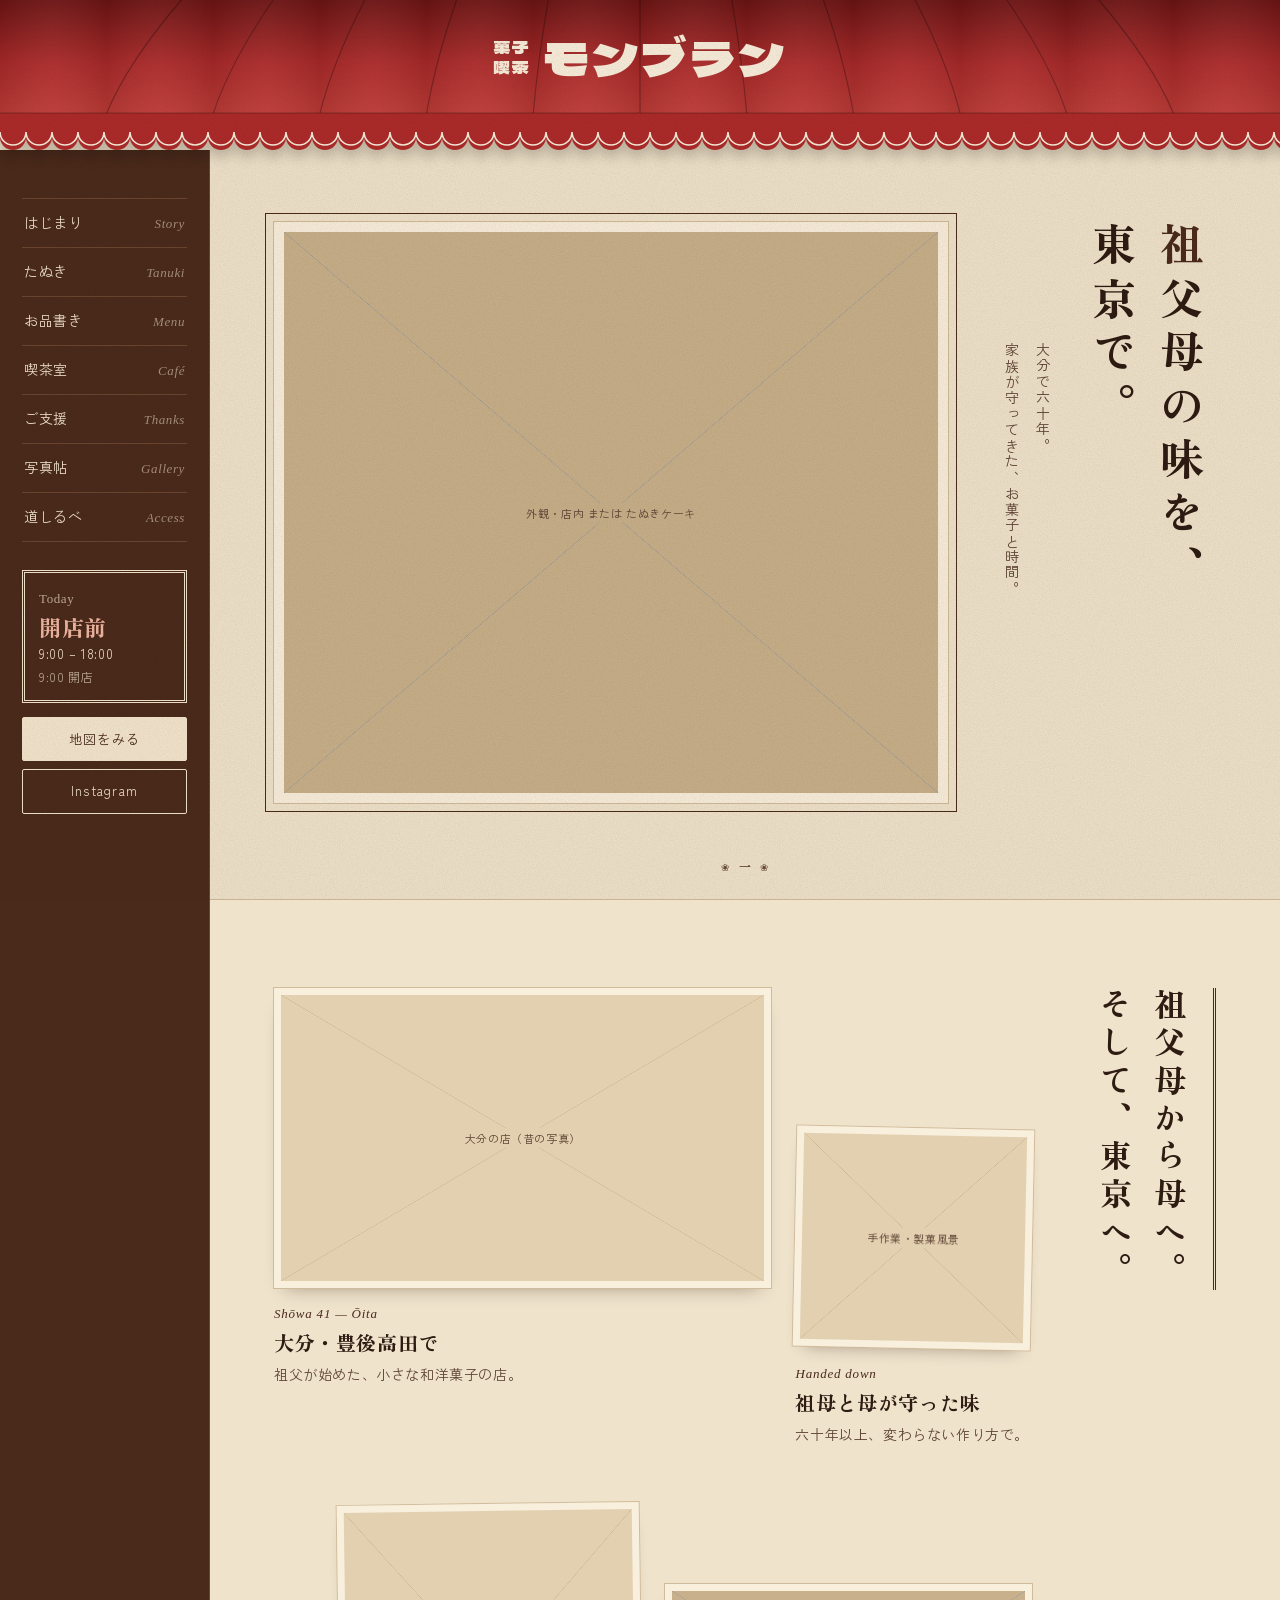
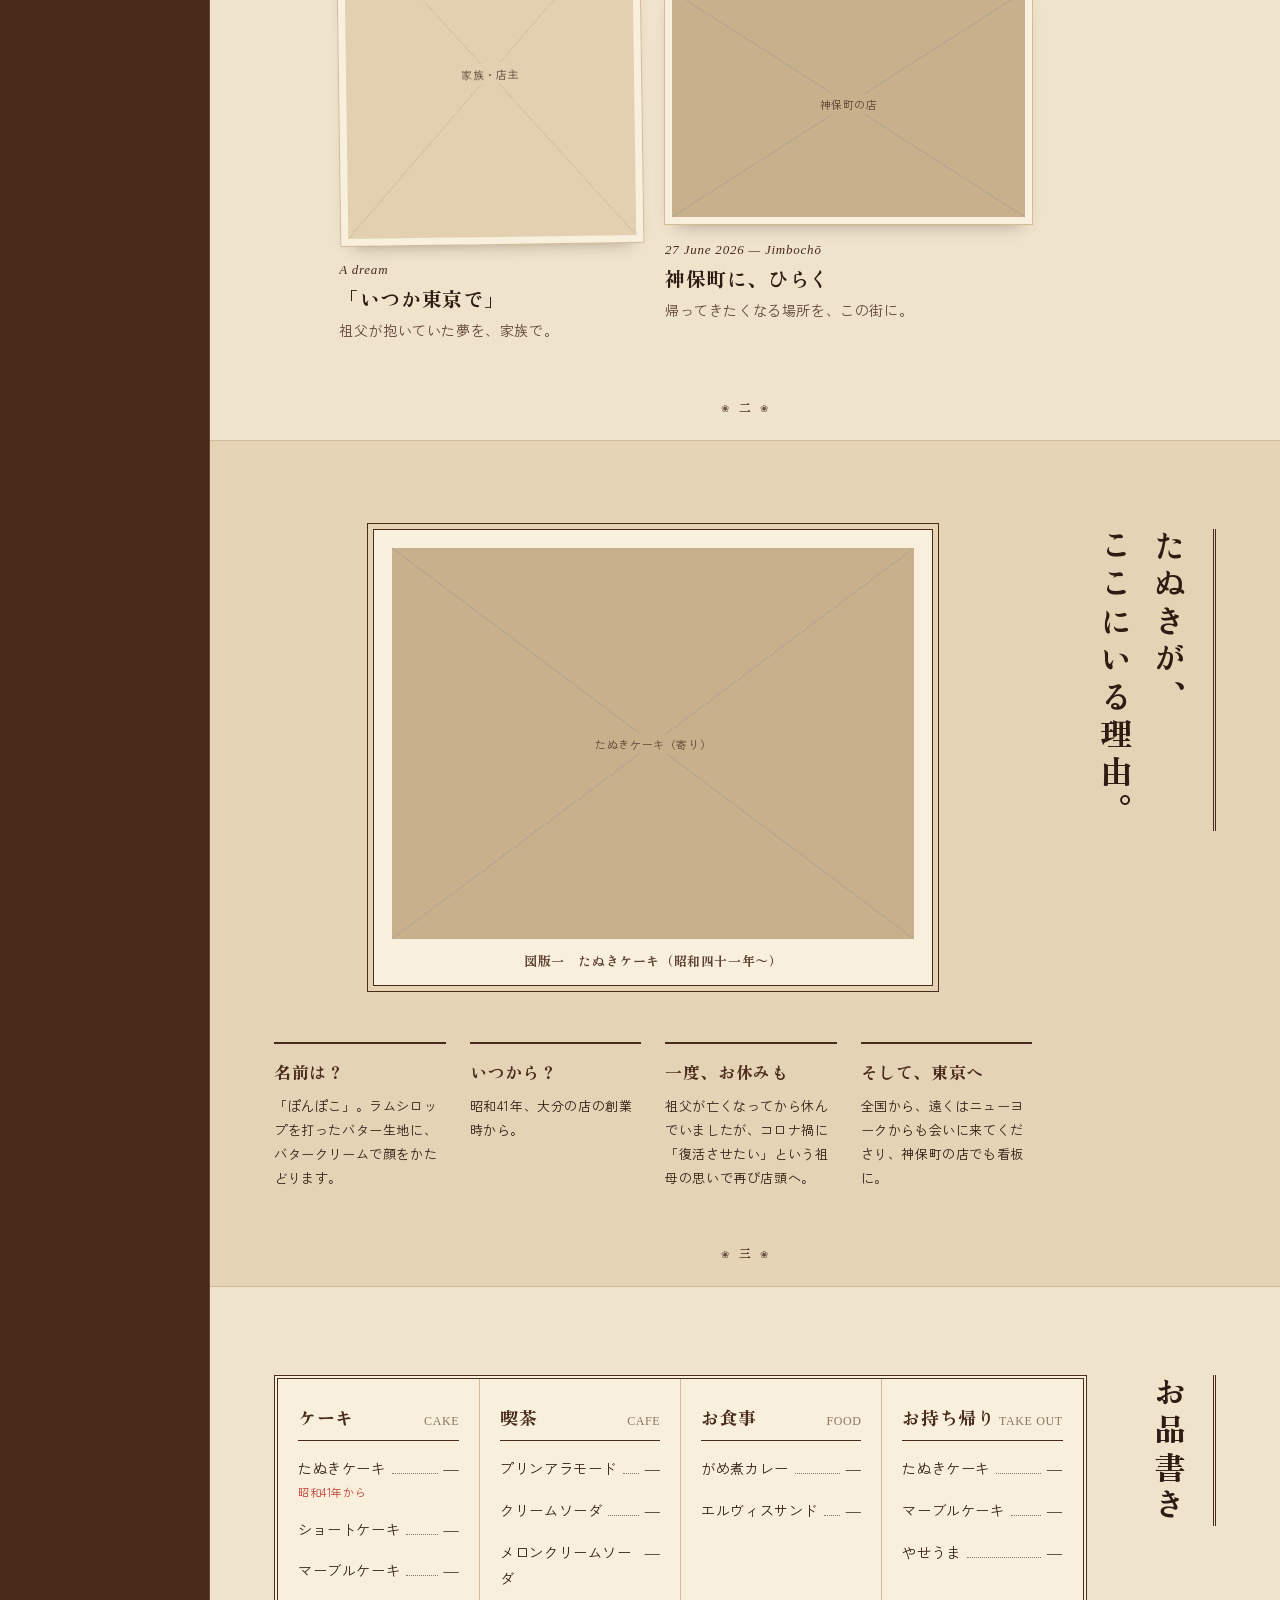
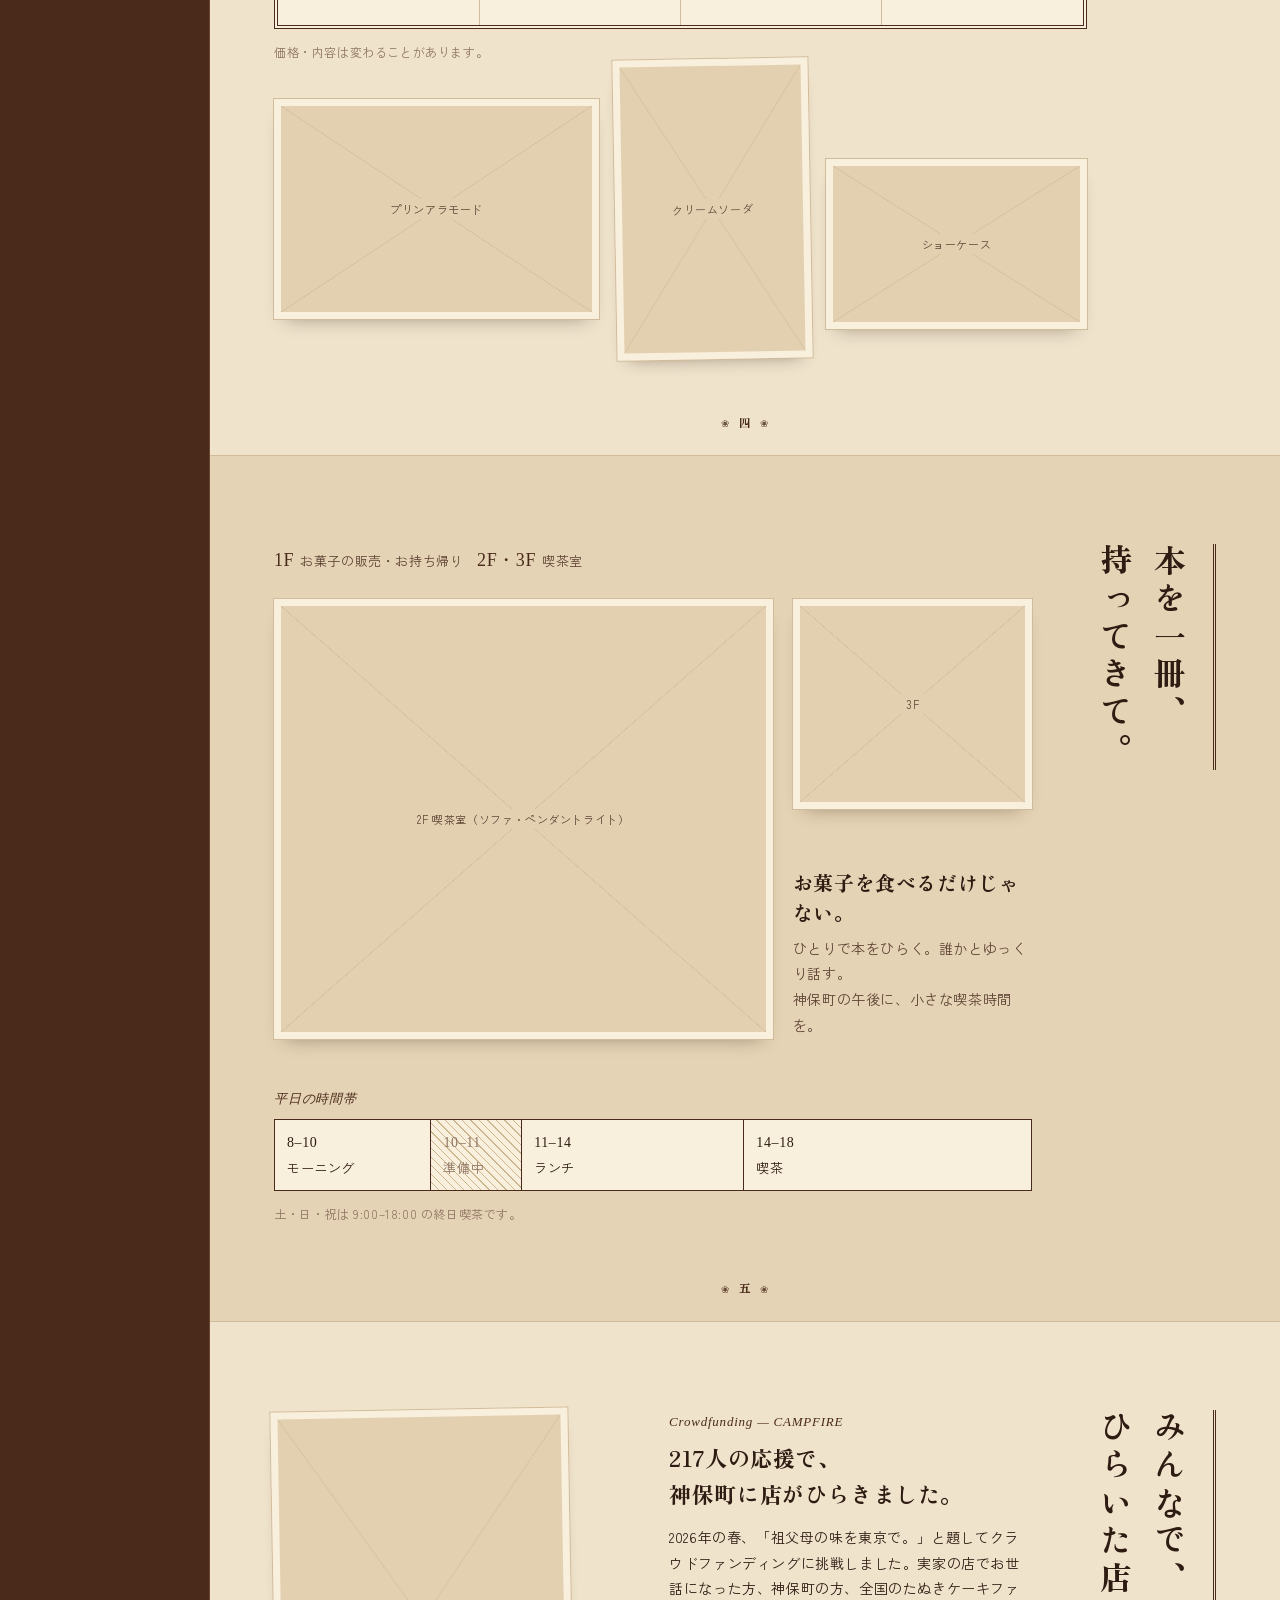
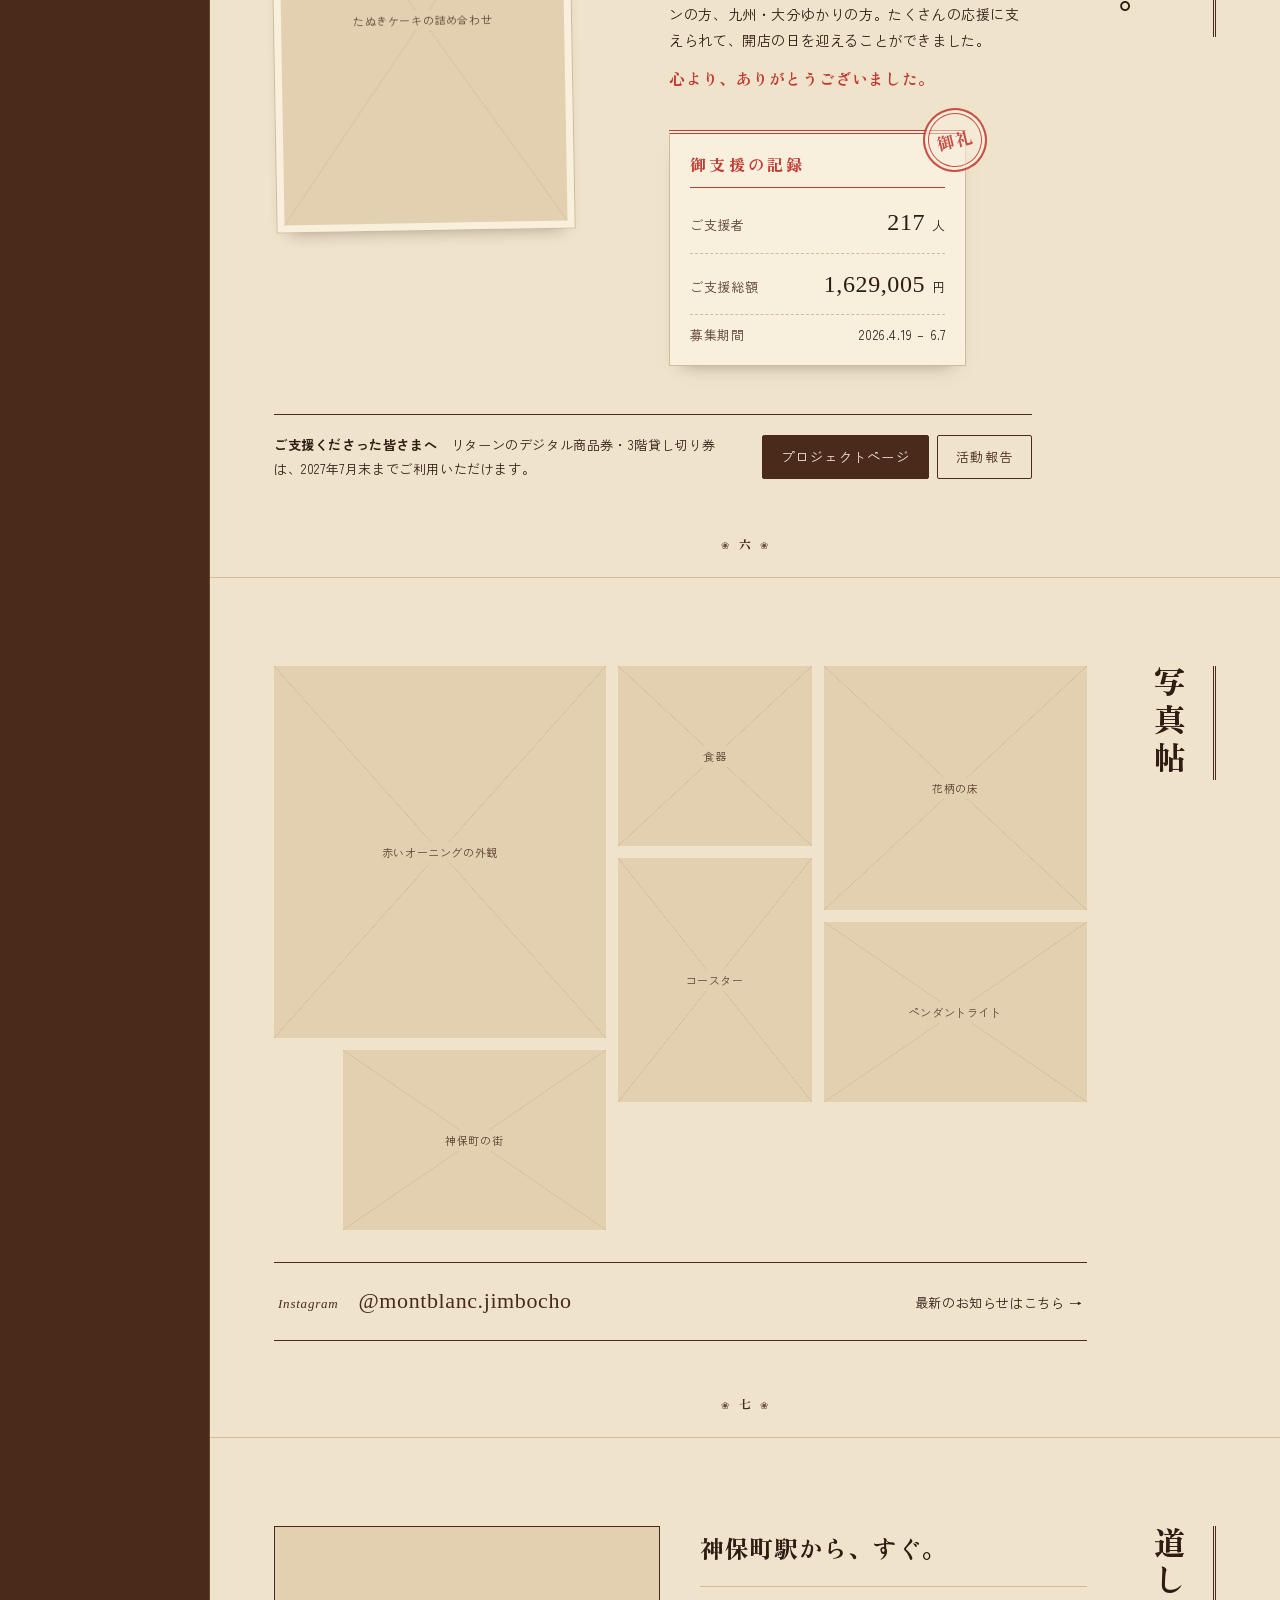
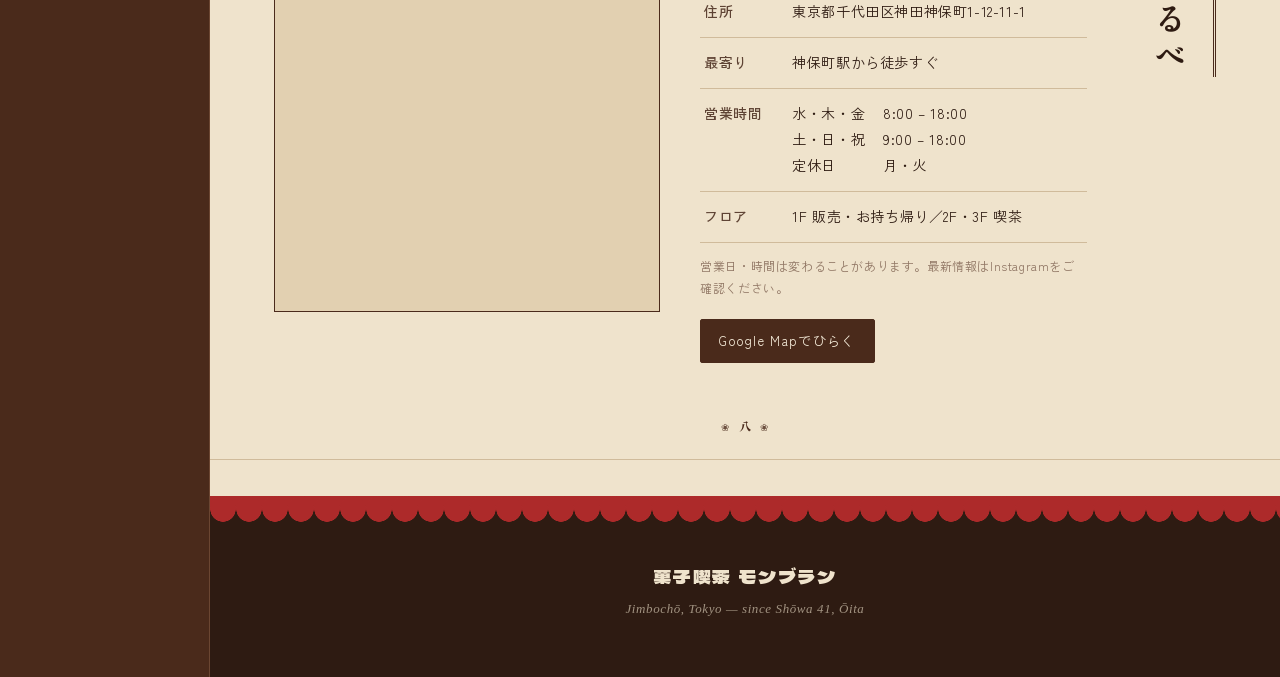
==== index.html @ e1b71173 "サイト一式を納品用の構成に整理し、クラファンのセクションを追加 - index.html をフォルダ直下に移動（css/ js/ も同階層へ） - 配色を「チョコレートとクリーム」に確定し、他の配色案" ====
<!DOCTYPE html>
<html lang="ja">
<head>
<meta charset="UTF-8">
<meta name="viewport" content="width=device-width, initial-scale=1">
<title>菓子喫茶 モンブラン｜神保町</title>
<meta name="description" content="大分・豊後高田で60年以上受け継がれてきた洋菓子を、神保町で。たぬきケーキの菓子喫茶 モンブラン。">
<link rel="icon" href="favicon.svg" type="image/svg+xml">
<link rel="preconnect" href="https://fonts.googleapis.com">
<link rel="preconnect" href="https://fonts.gstatic.com" crossorigin>
<link href="https://fonts.googleapis.com/css2?family=Dela+Gothic+One&family=Zen+Antique&family=Zen+Kaku+Gothic+Antique:wght@400;500;700&family=IM+Fell+English:ital@0;1&family=IM+Fell+English+SC&display=swap" rel="stylesheet">
<link rel="stylesheet" href="css/style.css">
<link rel="stylesheet" href="css/theme.css">
</head>
<body>

<!-- ============ オーニング（店名） ============ -->
<header class="awning" id="top">
  <svg class="awning__svg" aria-hidden="true"></svg>
  <a class="awning__logo" href="#top" aria-label="菓子喫茶 モンブラン トップへ">
    <span class="awning__sub"><span>菓子</span><span>喫茶</span></span>
    <span class="awning__name">モンブラン</span>
  </a>
</header>

<div class="layout">

  <!-- ============ 左の札（PCのみ） ============ -->
  <aside class="side" aria-label="目次と本日の営業">
    <div class="side__inner">
      <nav class="side__nav">
        <a href="#story" data-nav="story"><span>はじまり</span><small>Story</small></a>
        <a href="#tanuki" data-nav="tanuki"><span>たぬき</span><small>Tanuki</small></a>
        <a href="#menu" data-nav="menu"><span>お品書き</span><small>Menu</small></a>
        <a href="#cafe" data-nav="cafe"><span>喫茶室</span><small>Café</small></a>
        <a href="#support" data-nav="support"><span>ご支援</span><small>Thanks</small></a>
        <a href="#gallery" data-nav="gallery"><span>写真帖</span><small>Gallery</small></a>
        <a href="#access" data-nav="access"><span>道しるべ</span><small>Access</small></a>
      </nav>

      <a class="today" href="#access">
        <span class="today__label">Today</span>
        <span class="today__status js-status">—</span>
        <span class="today__time js-time"></span>
        <span class="today__band js-band"></span>
      </a>

      <div class="side__btns">
        <a class="btn btn--fill" href="#access">地図をみる</a>
        <a class="btn" href="#gallery">Instagram</a>
      </div>
    </div>
  </aside>

  <main class="main">

    <!-- ============ 01 HERO ============ -->
    <section class="sec hero" id="hero">
      <figure class="hero__photo ph ph--dark" data-label="外観・店内 または たぬきケーキ" data-photo="hero"></figure>
      <div class="hero__copy">
        <h1 class="vt hero__title">祖父母の味を、<br>東京で。</h1>
        <p class="vt hero__lead">大分で六十年。<br>家族が守ってきた、お菓子と時間。</p>
      </div>
      <span class="page-no">一</span>
    </section>

    <!-- ============ 02 STORY ============ -->
    <section class="sec chapter" id="story">
      <h2 class="vt chapter__title">祖父母から母へ。<br>そして、東京へ。</h2>
      <div class="chapter__body story">
        <article class="story__item story__item--1">
          <figure class="ph" data-label="大分の店（昔の写真）" data-photo="storyOita"></figure>
          <div class="story__text">
            <p class="eyebrow">Shōwa 41 — Ōita</p>
            <h3>大分・豊後高田で</h3>
            <p>祖父が始めた、小さな和洋菓子の店。</p>
          </div>
        </article>
        <article class="story__item story__item--2">
          <figure class="ph" data-label="手作業・製菓風景" data-photo="storyHands"></figure>
          <div class="story__text">
            <p class="eyebrow">Handed down</p>
            <h3>祖母と母が守った味</h3>
            <p>六十年以上、変わらない作り方で。</p>
          </div>
        </article>
        <article class="story__item story__item--3">
          <figure class="ph" data-label="家族・店主" data-photo="storyFamily"></figure>
          <div class="story__text">
            <p class="eyebrow">A dream</p>
            <h3>「いつか東京で」</h3>
            <p>祖父が抱いていた夢を、家族で。</p>
          </div>
        </article>
        <article class="story__item story__item--4">
          <figure class="ph ph--dark" data-label="神保町の店" data-photo="storyShop"></figure>
          <div class="story__text">
            <p class="eyebrow">27 June 2026 — Jimbochō</p>
            <h3>神保町に、ひらく</h3>
            <p>帰ってきたくなる場所を、この街に。</p>
          </div>
        </article>
      </div>
      <span class="page-no">二</span>
    </section>

    <!-- ============ 03 TANUKI ============ -->
    <section class="sec chapter" id="tanuki">
      <h2 class="vt chapter__title">たぬきが、<br>ここにいる理由。</h2>
      <div class="chapter__body">
        <figure class="plate">
          <div class="ph ph--dark plate__img" data-label="たぬきケーキ（寄り）" data-photo="tanuki"></div>
          <figcaption>図版一　たぬきケーキ（昭和四十一年〜）</figcaption>
        </figure>
        <dl class="qa">
          <div><dt>名前は？</dt><dd>「ぽんぽこ」。ラムシロップを打ったバター生地に、バタークリームで顔をかたどります。</dd></div>
          <div><dt>いつから？</dt><dd>昭和41年、大分の店の創業時から。</dd></div>
          <div><dt>一度、お休みも</dt><dd>祖父が亡くなってから休んでいましたが、コロナ禍に「復活させたい」という祖母の思いで再び店頭へ。</dd></div>
          <div><dt>そして、東京へ</dt><dd>全国から、遠くはニューヨークからも会いに来てくださり、神保町の店でも看板に。</dd></div>
        </dl>
      </div>
      <span class="page-no">三</span>
    </section>

    <!-- ============ 04 MENU ============ -->
    <section class="sec chapter" id="menu">
      <h2 class="vt chapter__title">お品書き</h2>
      <div class="chapter__body">
        <div class="menu js-menu"><!-- data.js から生成 --></div>
        <p class="note">価格・内容は変わることがあります。</p>
        <div class="menu-photos">
          <figure class="ph" data-label="プリンアラモード" data-photo="pudding"></figure>
          <figure class="ph" data-label="クリームソーダ" data-photo="soda"></figure>
          <figure class="ph" data-label="ショーケース" data-photo="showcase"></figure>
        </div>
      </div>
      <span class="page-no">四</span>
    </section>

    <!-- ============ 05 CAFE ============ -->
    <section class="sec chapter" id="cafe">
      <h2 class="vt chapter__title">本を一冊、<br>持ってきて。</h2>
      <div class="chapter__body">
        <p class="cafe__floors"><span>1F</span>お菓子の販売・お持ち帰り　<span>2F・3F</span>喫茶室</p>
        <div class="cafe">
          <figure class="ph cafe__main" data-label="2F 喫茶室（ソファ・ペンダントライト）" data-photo="cafe2f"></figure>
          <figure class="ph cafe__sub" data-label="3F" data-photo="cafe3f"></figure>
          <div class="cafe__text">
            <h3>お菓子を食べるだけじゃない。</h3>
            <p>ひとりで本をひらく。誰かとゆっくり話す。<br>神保町の午後に、小さな喫茶時間を。</p>
          </div>
        </div>
        <div class="timeband">
          <p class="eyebrow">平日の時間帯</p>
          <div class="timeband__bar js-bands"><!-- data.js から生成 --></div>
          <p class="note">土・日・祝は 9:00–18:00 の終日喫茶です。</p>
        </div>
      </div>
      <span class="page-no">五</span>
    </section>

    <!-- ============ 06 SUPPORT（クラウドファンディング） ============ -->
    <section class="sec chapter" id="support">
      <h2 class="vt chapter__title">みんなで、<br>ひらいた店。</h2>
      <div class="chapter__body">
        <div class="cf">
          <figure class="ph cf__photo" data-label="たぬきケーキの詰め合わせ" data-photo="cfGift"></figure>
          <div class="cf__text">
            <p class="eyebrow">Crowdfunding — CAMPFIRE</p>
            <h3>217人の応援で、<br>神保町に店がひらきました。</h3>
            <p>2026年の春、「祖父母の味を東京で。」と題してクラウドファンディングに挑戦しました。実家の店でお世話になった方、神保町の方、全国のたぬきケーキファンの方、九州・大分ゆかりの方。たくさんの応援に支えられて、開店の日を迎えることができました。</p>
            <p class="cf__thanks">心より、ありがとうございました。</p>
          </div>

          <!-- 数字は CAMPFIRE のプロジェクトページより -->
          <div class="slip">
            <p class="slip__head"><span>御支援の記録</span></p>
            <dl class="slip__rows">
              <div><dt>ご支援者</dt><dd><b>217</b> 人</dd></div>
              <div><dt>ご支援総額</dt><dd><b>1,629,005</b> 円</dd></div>
              <div><dt>募集期間</dt><dd>2026.4.19 – 6.7</dd></div>
            </dl>
            <span class="slip__stamp" aria-hidden="true">御礼</span>
          </div>
        </div>

        <div class="cf__foot">
          <p class="cf__note"><b>ご支援くださった皆さまへ</b>　リターンのデジタル商品券・3階貸し切り券は、2027年7月末までご利用いただけます。</p>
          <div class="cf__btns">
            <a class="btn btn--fill" href="https://camp-fire.jp/projects/940429/view" target="_blank" rel="noopener">プロジェクトページ</a>
            <a class="btn" href="https://camp-fire.jp/projects/940429/view/activities" target="_blank" rel="noopener">活動報告</a>
          </div>
        </div>
      </div>
      <span class="page-no">六</span>
    </section>

    <!-- ============ 07 GALLERY ============ -->
    <section class="sec chapter" id="gallery">
      <h2 class="vt chapter__title">写真帖</h2>
      <div class="chapter__body">
        <div class="gallery">
          <figure class="ph g1" data-label="赤いオーニングの外観" data-photo="exterior"></figure>
          <figure class="ph g2" data-label="食器" data-photo="tableware"></figure>
          <figure class="ph g3" data-label="花柄の床" data-photo="interior"></figure>
          <figure class="ph g4" data-label="コースター" data-photo="coaster"></figure>
          <figure class="ph g5" data-label="ペンダントライト" data-photo="lamp"></figure>
          <figure class="ph g6" data-label="神保町の街" data-photo="town"></figure>
        </div>
        <a class="insta js-insta" href="#" target="_blank" rel="noopener">
          <span class="eyebrow">Instagram</span>
          <span class="insta__id js-insta-id"></span>
          <span class="insta__go">最新のお知らせはこちら →</span>
        </a>
      </div>
      <span class="page-no">七</span>
    </section>

    <!-- ============ 08 ACCESS ============ -->
    <section class="sec chapter" id="access">
      <h2 class="vt chapter__title">道しるべ</h2>
      <div class="chapter__body access">
        <div class="access__map">
          <iframe class="js-map" title="地図" loading="lazy" referrerpolicy="no-referrer-when-downgrade"></iframe>
        </div>
        <div class="access__info">
          <p class="access__lead">神保町駅から、すぐ。</p>
          <table class="info">
            <tr><th>住所</th><td class="js-address"></td></tr>
            <tr><th>最寄り</th><td class="js-station"></td></tr>
            <tr><th>営業時間</th><td class="js-hours"></td></tr>
            <tr><th>フロア</th><td>1F 販売・お持ち帰り／2F・3F 喫茶</td></tr>
          </table>
          <p class="note">営業日・時間は変わることがあります。最新情報はInstagramをご確認ください。</p>
          <a class="btn btn--fill js-maplink" href="#" target="_blank" rel="noopener">Google Mapでひらく</a>
        </div>
      </div>
      <span class="page-no">八</span>
    </section>

    <footer class="footer">
      <p class="footer__name">菓子喫茶 モンブラン</p>
      <p class="footer__small">Jimbochō, Tokyo — since Shōwa 41, Ōita</p>
    </footer>
  </main>
</div>

<!-- ============ 下部の固定バー（スマホ） ============ -->
<nav class="dock" aria-label="クイックメニュー">
  <a class="dock__status" href="#access"><b class="js-status">—</b><span class="js-time"></span></a>
  <a href="#menu">お品書き</a>
  <a href="#access">地図</a>
  <a href="#gallery">Instagram</a>
</nav>

<script src="js/data.js"></script>
<script src="js/main.js"></script>
</body>
</html>
---- css/style.css ----
/* =========================================================
   菓子喫茶 モンブラン — レイアウト
   色・質感・装飾は theme.css 側で管理する。
   ========================================================= */

:root {
  /* 書体 */
  --f-logo: "Dela Gothic One", sans-serif;
  --f-head: "Zen Antique", serif;
  --f-body: "Zen Kaku Gothic Antique", sans-serif;
  --f-en: "IM Fell English", serif;
  --f-en-sc: "IM Fell English SC", serif;

  --side-w: 210px;
  --dock-h: 0px;
}

*,
*::before,
*::after { box-sizing: border-box; }

html { scroll-behavior: smooth; -webkit-text-size-adjust: 100%; }
@media (prefers-reduced-motion: reduce) { html { scroll-behavior: auto; } }

body {
  margin: 0;
  background: var(--paper);
  color: var(--ink);
  font-family: var(--f-body);
  font-size: 15px;
  line-height: 1.85;
  letter-spacing: .04em;
  padding-bottom: var(--dock-h);
}

h1, h2, h3, p, dl, dd, figure { margin: 0; }
a { color: inherit; text-decoration: none; }
img { max-width: 100%; display: block; }

/* ---------- 共通パーツ ---------- */
.vt { writing-mode: vertical-rl; }

.eyebrow {
  font-family: var(--f-en);
  font-style: italic;
  font-size: 13px;
  color: var(--ink-2);
  letter-spacing: .06em;
}

.note { font-size: 12px; color: var(--ink-3); margin-top: 12px; }
.todo { color: var(--ink-3); }

.btn {
  display: inline-block;
  white-space: nowrap;
  border: 1px solid var(--ink);
  padding: 9px 18px;
  font-size: 13px;
  letter-spacing: .1em;
  background: var(--paper-2);
  transition: background .2s, color .2s;
}
.btn:hover { background: var(--ink); color: var(--paper-2); }
.btn--fill { background: var(--ink); color: var(--paper-2); }
.btn--fill:hover { background: var(--paper-2); color: var(--ink); }

/* 写真の仮置き（差し替え時は <img> に） */
.ph {
  position: relative;
  background:
    linear-gradient(to top right, transparent calc(50% - .5px), var(--ph-line) 50%, transparent calc(50% + .5px)),
    linear-gradient(to top left, transparent calc(50% - .5px), var(--ph-line) 50%, transparent calc(50% + .5px)),
    var(--ph);
  min-height: 80px;
  overflow: hidden;
}
.ph--dark { background-color: var(--ph-dark); --ph-line: #9c9c9c; }
.ph::after {
  content: attr(data-label);
  position: absolute;
  left: 50%; top: 50%;
  transform: translate(-50%, -50%);
  font-size: 11px;
  color: var(--ink-2);
  background: inherit;
  background: var(--ph);
  padding: 0 6px;
  white-space: nowrap;
}
.ph--dark::after { background: var(--ph-dark); }

/* =========================================================
   オーニング
   ========================================================= */
.awning {
  position: relative;
  height: 150px;
  z-index: 20;
}
.awning__svg {
  position: absolute;
  inset: 0;
  width: 100%;
  height: 100%;
  overflow: visible;
  filter: drop-shadow(0 8px 6px rgba(0, 0, 0, .18));
}
.awning__logo {
  position: absolute;
  left: 50%;
  top: 34px;
  transform: translateX(-50%);
  display: flex;
  align-items: center;
  gap: 12px;
  color: var(--awning-trim);
  white-space: nowrap;
}
.awning__sub {
  display: flex;
  flex-direction: column;
  font-family: var(--f-logo);
  font-size: 17px;
  line-height: 1.15;
  letter-spacing: .1em;
}
.awning__name {
  font-family: var(--f-logo);
  font-size: 46px;
  line-height: 1;
  letter-spacing: .06em;
}

/* =========================================================
   レイアウト：左の札 ＋ 本文
   ========================================================= */
.layout {
  display: grid;
  grid-template-columns: var(--side-w) minmax(0, 1fr);
}

.side {
  border-right: 1px solid var(--ink);
  background: var(--paper-2);
}
.side__inner {
  position: sticky;
  top: 0;
  padding: 48px 22px 28px;
  max-height: 100vh;
  overflow-y: auto;
}
.side__nav a {
  display: flex;
  justify-content: space-between;
  align-items: baseline;
  padding: 11px 2px;
  border-top: 1px solid var(--line);
  font-size: 14px;
  transition: padding .2s;
}
.side__nav a:last-child { border-bottom: 1px solid var(--line); }
.side__nav small { font-family: var(--f-en); font-style: italic; font-size: 13px; color: var(--ink-3); }
.side__nav a:hover { padding-left: 8px; }
.side__nav a.is-current { font-weight: 700; }
.side__nav a.is-current::before { content: "●"; font-size: 8px; margin-right: -4px; order: -1; }

.today {
  display: block;
  margin-top: 28px;
  border: 1px solid var(--ink);
  padding: 14px 14px 12px;
  background: var(--paper);
}
.today > span { display: block; }
.today__label { font-family: var(--f-en-sc); font-size: 13px; color: var(--ink-2); }
.today__status { font-family: var(--f-head); font-size: 22px; line-height: 1.4; }
.today__time { font-size: 13px; }
.today__band { font-size: 12px; color: var(--ink-2); }

.side__btns { margin-top: 14px; display: grid; gap: 8px; }
.side__btns .btn { text-align: center; }

/* ---------- 各章 ---------- */
.sec {
  position: relative;
  padding: 88px 64px 96px;
  border-bottom: 1px solid var(--line);
  scroll-margin-top: 0;
}
.page-no {
  position: absolute;
  left: 50%;
  bottom: 22px;
  transform: translateX(-50%);
  font-family: var(--f-head);
  font-size: 12px;
  color: var(--ink-3);
}
.page-no::before, .page-no::after { content: "—"; margin: 0 .6em; }

/* 右に縦書き見出し → 左へ読み進む */
.chapter {
  display: flex;
  flex-direction: row-reverse;
  align-items: flex-start;
  gap: 56px;
}
.chapter__title {
  flex: none;
  font-family: var(--f-head);
  font-weight: 400;
  font-size: 32px;
  line-height: 1.7;
  letter-spacing: .18em;
  max-height: 440px;
}
.chapter__body { flex: 1; min-width: 0; }

/* ---------- HERO ---------- */
.hero {
  display: grid;
  grid-template-columns: minmax(0, 1fr) auto;
  gap: 48px;
  padding-top: 72px;
  min-height: calc(100vh - 150px);
}
.hero__photo { min-height: 480px; }
.hero__copy { display: flex; flex-direction: row-reverse; gap: 22px; }
.hero__title {
  font-family: var(--f-head);
  font-weight: 400;
  font-size: 44px;
  line-height: 1.55;
  letter-spacing: .22em;
}
.hero__lead {
  font-size: 14px;
  line-height: 2.2;
  color: var(--ink-2);
  margin-top: 120px;
  letter-spacing: .14em;
}

/* ---------- STORY（大きさ・位置をそろえない） ---------- */
.story { display: grid; grid-template-columns: repeat(12, 1fr); gap: 56px 24px; }
.story__item { display: grid; gap: 14px; align-content: start; }
.story__item h3 { font-family: var(--f-head); font-weight: 400; font-size: 20px; line-height: 1.5; margin: 2px 0 4px; }
.story__item p:not(.eyebrow) { font-size: 14px; color: var(--ink-2); }
.story__item--1 { grid-column: 1 / 9; }
.story__item--1 .ph { height: 300px; }
.story__item--2 { grid-column: 9 / 13; margin-top: 140px; }
.story__item--2 .ph { height: 220px; }
.story__item--3 { grid-column: 2 / 7; }
.story__item--3 .ph { height: 340px; }
.story__item--4 { grid-column: 7 / 13; margin-top: 80px; }
.story__item--4 .ph { height: 240px; }

/* ---------- TANUKI ---------- */
.plate {
  width: min(560px, 100%);
  margin: 0 auto;
  background: var(--paper-2);
  border: 1px solid var(--ink);
  padding: 18px 18px 12px;
  outline: 1px solid var(--ink);
  outline-offset: 5px;
}
.plate__img { aspect-ratio: 4 / 3; }
.plate figcaption { text-align: center; font-family: var(--f-head); font-size: 13px; margin-top: 10px; }
.qa { display: grid; grid-template-columns: repeat(4, 1fr); gap: 24px; margin-top: 56px; }
.qa > div { border-top: 1px solid var(--ink); padding-top: 12px; }
.qa dt { font-family: var(--f-head); font-size: 17px; margin-bottom: 6px; }
.qa dd { font-size: 13px; }

/* ---------- MENU ---------- */
.menu {
  display: grid;
  grid-template-columns: repeat(4, 1fr);
  background: var(--paper-2);
  border: 1px solid var(--ink);
}
.menu__col { padding: 22px 20px 26px; border-left: 1px solid var(--line); }
.menu__col:first-child { border-left: none; }
.menu__head { display: flex; justify-content: space-between; align-items: baseline; border-bottom: 1px solid var(--ink); padding-bottom: 6px; margin-bottom: 8px; }
.menu__head h3 { font-family: var(--f-head); font-weight: 400; font-size: 18px; }
.menu__head span { font-family: var(--f-en-sc); font-size: 12px; color: var(--ink-3); }
.menu__item { display: flex; align-items: baseline; gap: 6px; padding: 7px 0; font-size: 14px; }
.menu__item::after { content: ""; order: 2; flex: 1; border-bottom: 1px dotted var(--ink-3); }
.menu__name { order: 1; }
.menu__name small { display: block; font-size: 11px; color: var(--ink-3); }
.menu__price { order: 3; font-family: var(--f-en); font-size: 15px; }
.menu-photos { display: grid; grid-template-columns: 5fr 3fr 4fr; gap: 16px; margin-top: 36px; align-items: start; }
.menu-photos .ph:nth-child(1) { height: 220px; }
.menu-photos .ph:nth-child(2) { height: 300px; margin-top: -40px; }
.menu-photos .ph:nth-child(3) { height: 170px; margin-top: 60px; }

/* ---------- CAFE ---------- */
.cafe__floors { font-size: 13px; color: var(--ink-2); margin-bottom: 22px; }
.cafe__floors span { font-family: var(--f-en); font-size: 18px; color: var(--ink); margin-right: 6px; }
.cafe { display: grid; grid-template-columns: repeat(12, 1fr); gap: 20px; }
.cafe__main { grid-column: 1 / 9; grid-row: 1 / 3; height: 440px; }
.cafe__sub { grid-column: 9 / 13; height: 210px; }
.cafe__text { grid-column: 9 / 13; align-self: end; }
.cafe__text h3 { font-family: var(--f-head); font-weight: 400; font-size: 20px; margin-bottom: 8px; line-height: 1.5; }
.cafe__text p { font-size: 14px; color: var(--ink-2); }

.timeband { margin-top: 48px; }
.timeband__bar { display: flex; border: 1px solid var(--ink); background: var(--paper-2); margin-top: 8px; }
.timeband__seg { padding: 10px 12px; border-left: 1px solid var(--ink); font-size: 13px; min-width: 0; }
.timeband__seg:first-child { border-left: none; }
.timeband__seg b { display: block; font-family: var(--f-en); font-weight: 400; font-size: 14px; }
.timeband__seg.is-off { background: repeating-linear-gradient(45deg, transparent 0 5px, var(--ph-line) 5px 6px); color: var(--ink-3); }
.timeband__seg.is-now { background: var(--ink); color: var(--paper-2); }

/* ---------- SUPPORT（クラウドファンディング） ---------- */
.cf { display: grid; grid-template-columns: repeat(12, 1fr); gap: 28px 32px; align-items: start; }
.cf__photo { grid-column: 1 / 6; grid-row: 1 / 3; height: 420px; }
.cf__text { grid-column: 7 / 13; }
.cf__text h3 { font-family: var(--f-head); font-weight: 400; font-size: 22px; line-height: 1.6; margin: 6px 0 14px; }
.cf__text p:not(.eyebrow) { font-size: 14px; }
.cf__thanks { margin-top: 10px; font-family: var(--f-head); font-size: 16px !important; }
.slip { grid-column: 7 / 12; position: relative; padding: 16px 20px 10px; margin-top: 8px; }
.slip__head { display: flex; justify-content: space-between; align-items: baseline; padding-bottom: 8px; margin-bottom: 4px; }
.slip__head span { font-family: var(--f-head); font-size: 16px; letter-spacing: .2em; }
.slip__rows > div { display: flex; justify-content: space-between; align-items: baseline; padding: 8px 0; }
.slip__rows dt { font-size: 13px; }
.slip__rows dd { font-size: 13px; }
.slip__rows b { font-family: var(--f-en); font-weight: 400; font-size: 24px; margin-right: 2px; }
.slip__stamp {
  position: absolute; right: -22px; top: -26px;
  width: 64px; height: 64px; border-radius: 50%;
  display: flex; align-items: center; justify-content: center;
  font-family: var(--f-head); font-size: 17px; letter-spacing: .05em;
  transform: rotate(-14deg);
}
.cf__foot { display: flex; justify-content: space-between; align-items: center; gap: 24px; margin-top: 48px; padding-top: 18px; }
.cf__note { font-size: 13px; }
.cf__note b { font-weight: 700; }
.cf__btns { display: flex; gap: 8px; flex: none; }

/* ---------- GALLERY ---------- */
.gallery { display: grid; grid-template-columns: repeat(12, 1fr); grid-auto-rows: 52px; gap: 12px; }
.g1 { grid-column: 1 / 6; grid-row: span 6; }
.g2 { grid-column: 6 / 9; grid-row: span 3; }
.g3 { grid-column: 9 / 13; grid-row: span 4; }
.g4 { grid-column: 6 / 9; grid-row: span 4; }
.g5 { grid-column: 9 / 13; grid-row: span 3; }
.g6 { grid-column: 2 / 6; grid-row: span 3; }
.insta {
  display: grid;
  grid-template-columns: auto 1fr auto;
  align-items: baseline;
  gap: 20px;
  margin-top: 32px;
  padding: 18px 4px;
  border-top: 1px solid var(--ink);
  border-bottom: 1px solid var(--ink);
}
.insta__id { font-family: var(--f-en); font-size: 22px; }
.insta__go { font-size: 13px; }
.insta:hover .insta__go { text-decoration: underline; }

/* ---------- ACCESS ---------- */
.access { display: grid; grid-template-columns: 1fr 1fr; gap: 40px; align-items: start; }
.access__map { aspect-ratio: 1 / 1; border: 1px solid var(--ink); background: var(--ph); }
.access__map iframe { width: 100%; height: 100%; border: 0; filter: grayscale(1) contrast(1.05); display: block; }
.access__lead { font-family: var(--f-head); font-size: 24px; margin-bottom: 16px; }
.info { width: 100%; border-collapse: collapse; font-size: 14px; margin-bottom: 4px; }
.info th, .info td { text-align: left; vertical-align: top; padding: 12px 4px; border-top: 1px solid var(--line); }
.info tr:last-child th, .info tr:last-child td { border-bottom: 1px solid var(--line); }
.info th { width: 88px; font-weight: 500; color: var(--ink-2); white-space: nowrap; }
.info .hours-row { display: flex; gap: 14px; }
.info .hours-row span:first-child { min-width: 5.5em; }
.access__info .btn { margin-top: 20px; }

/* ---------- FOOTER ---------- */
.footer { padding: 48px 64px 56px; text-align: center; }
.footer__name { font-family: var(--f-logo); font-size: 18px; letter-spacing: .1em; }
.footer__small { font-family: var(--f-en); font-style: italic; font-size: 13px; color: var(--ink-3); margin-top: 4px; }

/* ---------- 下部の固定バー ---------- */
.dock { display: none; }

/* ---------- 控えめな表示アニメーション ---------- */
.js .reveal { opacity: 0; transform: translateY(14px); transition: opacity .9s ease, transform .9s ease; }
.js .reveal.is-in { opacity: 1; transform: none; }
@media (prefers-reduced-motion: reduce) { .js .reveal { opacity: 1; transform: none; transition: none; } }

/* =========================================================
   タブレット
   ========================================================= */
@media (max-width: 1080px) {
  .sec { padding: 72px 40px 88px; }
  .chapter { gap: 36px; }
  .menu { grid-template-columns: repeat(2, 1fr); }
  .menu__col:nth-child(3) { border-left: none; }
  .menu__col:nth-child(n + 3) { border-top: 1px solid var(--line); }
  .qa { grid-template-columns: repeat(2, 1fr); }
  .access { grid-template-columns: 1fr; }
  .access__map { aspect-ratio: 16 / 10; }
}

/* =========================================================
   スマホ：左の札をやめ、下部の固定バーへ
   ========================================================= */
@media (max-width: 768px) {
  :root { --dock-h: 58px; }
  body { font-size: 14px; }

  .awning { height: 104px; }
  .awning__logo { top: 22px; gap: 8px; }
  .awning__sub { font-size: 11px; }
  .awning__name { font-size: 30px; }

  .layout { display: block; }
  .side { display: none; }

  .sec { padding: 56px 16px 72px; }
  .chapter { gap: 16px; }
  .chapter__title { font-size: 22px; max-height: 300px; letter-spacing: .14em; }

  .hero { grid-template-columns: minmax(0, 1fr) auto; gap: 14px; min-height: 0; padding-top: 40px; }
  .hero__photo { min-height: 420px; }
  .hero__copy { flex-direction: column; gap: 0; }
  .hero__title { font-size: 26px; }
  .hero__lead { display: none; }

  /* はじまり：見出しの横は1枚目だけ。2枚目からは全幅で左右に振る */
  #story.chapter { display: block; }
  #story .chapter__title { float: right; margin: 0 0 16px 14px; }
  .story { display: block; }
  .story::after { content: ""; display: block; clear: both; }
  .story__item { margin-top: 0; margin-bottom: 44px; }
  .story__item--1 { margin-right: 0; }
  .story__item--1 .ph { height: 210px; }
  .story__item--2 { clear: right; width: 70%; margin-left: auto; }
  .story__item--2 .ph { height: 170px; }
  .story__item--3 { width: 82%; margin-left: 2%; }
  .story__item--3 .ph { height: 240px; }
  .story__item--4 { width: 76%; margin-left: auto; margin-right: 3%; margin-bottom: 0; }
  .story__item--4 .ph { height: 180px; }

  .plate { padding: 10px 10px 8px; outline-offset: 3px; }
  .qa { grid-template-columns: 1fr; gap: 16px; margin-top: 36px; }

  .menu { grid-template-columns: 1fr; }
  .menu__col { border-left: none; padding: 16px 16px 18px; }
  .menu__col + .menu__col { border-top: 1px solid var(--line); }
  .menu-photos { grid-template-columns: 1fr 1fr; gap: 10px; }
  .menu-photos .ph:nth-child(1) { grid-column: 1 / 3; height: 180px; }
  .menu-photos .ph:nth-child(2) { margin-top: 0; height: 200px; }
  .menu-photos .ph:nth-child(3) { margin-top: 40px; height: 140px; }

  .cafe { grid-template-columns: repeat(6, 1fr); gap: 12px; }
  .cafe__main { grid-column: 1 / 7; grid-row: auto; height: 260px; }
  .cafe__sub { grid-column: 3 / 7; height: 140px; }
  .cafe__text { grid-column: 1 / 7; }
  .timeband__bar { flex-direction: column; }
  .timeband__seg { border-left: none; border-top: 1px solid var(--ink); flex: none !important; }
  .timeband__seg:first-child { border-top: none; }
  .timeband__seg b { display: inline; margin-right: 10px; }

  /* ご支援：見出しの横は写真だけ。その下は全幅 */
  #support.chapter { display: block; }
  #support .chapter__title { float: right; margin: 0 0 16px 14px; }
  .cf { display: block; }
  .cf__photo { height: 230px; margin-bottom: 24px; }
  .cf__text { clear: right; }
  .cf__text h3 { font-size: 19px; }
  .slip { margin: 32px 18px 0 0; }
  .slip__stamp { right: -14px; top: -22px; width: 56px; height: 56px; font-size: 15px; }
  .cf__foot { flex-direction: column; align-items: flex-start; margin-top: 40px; }

  .gallery { grid-template-columns: repeat(6, 1fr); grid-auto-rows: 40px; gap: 8px; }
  .g1 { grid-column: 1 / 5; grid-row: span 5; }
  .g2 { grid-column: 5 / 7; grid-row: span 3; }
  .g3 { grid-column: 5 / 7; grid-row: span 4; }
  .g4 { grid-column: 1 / 3; grid-row: span 3; }
  .g5 { grid-column: 3 / 5; grid-row: span 3; }
  .g6 { grid-column: 1 / 7; grid-row: span 4; }
  .insta { grid-template-columns: 1fr; gap: 2px; }

  .footer { padding: 40px 16px; }

  .dock {
    display: grid;
    grid-template-columns: 1.5fr 1fr 1fr 1fr;
    position: fixed;
    left: 0; right: 0; bottom: 0;
    height: calc(var(--dock-h) + env(safe-area-inset-bottom));
    padding-bottom: env(safe-area-inset-bottom);
    background: var(--paper-2);
    border-top: 1px solid var(--ink);
    z-index: 30;
  }
  .dock a {
    display: flex;
    flex-direction: column;
    align-items: center;
    justify-content: center;
    font-size: 12px;
    border-left: 1px solid var(--line);
    line-height: 1.4;
  }
  .dock a:first-child { border-left: none; }
  .dock a.is-current { background: var(--ink); color: var(--paper-2); }
  .dock__status b { font-family: var(--f-head); font-weight: 400; font-size: 15px; }
  .dock__status span { font-size: 11px; color: var(--ink-2); }
}
---- css/theme.css ----
/* =========================================================
   デザイン層（配色・質感・装飾）
   style.css（レイアウト）の上に重ねる。
   色はすべて下の :root のトークンで管理している。
   ========================================================= */

/* ---------- 配色：チョコレートとクリーム ---------- */
:root {
  --paper: #efe3cc;
  --paper-2: #f8efdd;
  --alt: #e5d3b5;
  --ink: #2e1b12;
  --ink-2: #5e4334;
  --ink-3: #8f7563;
  --line: #d0bb9b;
  --ph: #e2d0b1;
  --ph-line: #ccb791;
  --ph-dark: #c7b08b;

  --accent: #4a2a1b;
  --accent-2: #c23a32;
  --on-accent: #f8efdd;

  --side-bg: #4a2a1b;
  --side-ink: #f3e6cf;
  --side-line: #6b4632;

  --footer-bg: #2e1b12;
  --footer-ink: #efe3cc;

  --awning: #ad2a2a;
  --awning-shade: #6e1414;
  --awning-light: #c03c38;
  --awning-trim: #f8efdd;

  --photo-filter: sepia(.12) saturate(.95);
  --grain-opacity: .4;
  --grain-blend: multiply;
}

/* =========================================================
   紙の質感
   ========================================================= */
body { transition: background-color .4s, color .4s; }
body::before {
  content: "";
  position: fixed;
  inset: 0;
  pointer-events: none;
  z-index: 100;
  opacity: var(--grain-opacity);
  mix-blend-mode: var(--grain-blend);
  background-image: url("data:image/svg+xml,%3Csvg xmlns='http://www.w3.org/2000/svg' width='220' height='220'%3E%3Cfilter id='n'%3E%3CfeTurbulence type='fractalNoise' baseFrequency='.85' numOctaves='3' stitchTiles='stitch'/%3E%3CfeColorMatrix values='0 0 0 0 .45  0 0 0 0 .35  0 0 0 0 .25  0 0 0 .55 0'/%3E%3C/filter%3E%3Crect width='100%25' height='100%25' filter='url(%23n)'/%3E%3C/svg%3E");
}

::selection { background: var(--accent); color: var(--on-accent); }

/* =========================================================
   写真
   ========================================================= */
.ph img {
  position: absolute;
  inset: 0;
  width: 100%;
  height: 100%;
  object-fit: cover;
  filter: var(--photo-filter);
  opacity: 0;
  transition: opacity 1.2s ease, transform 1.4s ease;
}
.ph.has-img { background: var(--ph); }
.ph.has-img img { opacity: 1; }
.ph.has-img::after { display: none; }
.ph:hover img { transform: scale(1.035); }

/* 古いプリントのような白縁 */
.story .ph,
.menu-photos .ph,
.cafe .ph {
  border: 7px solid var(--paper-2);
  box-shadow: 0 0 0 1px var(--line), 0 10px 18px -12px rgba(40, 20, 10, .45);
}
.hero__photo {
  border: 10px solid var(--paper-2);
  box-shadow: 0 0 0 1px var(--line);
  outline: 1px solid var(--accent);
  outline-offset: 8px;
}
.story__item--2 .ph { transform: rotate(1.2deg); }
.story__item--3 .ph { transform: rotate(-.8deg); }
.menu-photos .ph:nth-child(2) { transform: rotate(-1deg); }

/* =========================================================
   見出し・章
   ========================================================= */
.chapter__title,
.hero__title { color: var(--ink); }
.chapter__title {
  padding-right: 16px;
  border-right: 3px double var(--accent);
}
.hero__title::first-letter { color: var(--accent); }
.eyebrow { color: var(--accent); }
.story__item h3,
.cafe__text h3,
.access__lead { color: var(--ink); }
.page-no { color: var(--accent); }
.page-no::before,
.page-no::after { content: "❀"; font-size: 10px; margin: 0 .9em; opacity: .8; }

#tanuki,
#cafe { background: var(--alt); }
.sec { border-bottom-color: var(--line); }

/* =========================================================
   左の札
   ========================================================= */
.side {
  background: var(--side-bg);
  color: var(--side-ink);
  border-right: 1px solid var(--side-line);
}
.side__nav a { border-color: var(--side-line) !important; }
.side__nav small { color: inherit; opacity: .55; }
.side__nav a.is-current { color: var(--accent); }
.side__nav a.is-current { color: #f0b7a3; }
.today {
  background: transparent;
  border: 3px double currentColor;
  color: inherit;
}
.today__label,
.today__band { color: inherit; opacity: .7; }
.today__status { color: var(--accent); }
.today__status { color: #f0b7a3; }
.side .btn { border-color: var(--side-ink); background: transparent; color: var(--side-ink); }
.side .btn--fill { background: var(--side-ink); color: var(--accent); }

/* =========================================================
   ボタン
   ========================================================= */
.btn {
  border-color: var(--accent);
  color: var(--accent);
  background: transparent;
  border-radius: 2px;
}
.btn:hover { background: var(--accent); color: var(--on-accent); }
.btn--fill { background: var(--accent); color: var(--on-accent); }
.btn--fill:hover { background: transparent; color: var(--accent); }

/* =========================================================
   たぬき：図版
   ========================================================= */
.plate {
  background: var(--paper-2);
  border-color: var(--accent);
  outline-color: var(--accent);
}
.plate figcaption { color: var(--ink-2); }
.qa > div { border-top: 2px solid var(--accent); }
.qa dt { color: var(--accent); }

/* =========================================================
   お品書き：昔の喫茶メニューのような二重罫
   ========================================================= */
.menu {
  background: var(--paper-2);
  border: 4px double var(--accent);
}
.menu__col { border-color: var(--line); }
.menu__head { border-bottom: 1px solid var(--accent); }
.menu__head h3 { color: var(--accent); }
.menu__name small { color: var(--accent-2); }
.menu__item::after { border-bottom-color: var(--ink-3); }

/* =========================================================
   喫茶室：時間帯の帯
   ========================================================= */
.cafe__floors span { color: var(--accent); }
.timeband__bar { background: var(--paper-2); border-color: var(--accent); }
.timeband__seg { border-color: var(--accent); }
.timeband__seg.is-now { background: var(--accent); color: var(--on-accent); }
.timeband__seg.is-off { color: var(--ink-3); }

/* =========================================================
   ご支援：昔の伝票と、御礼の判子
   ========================================================= */
#support .cf__photo {
  border: 7px solid var(--paper-2);
  box-shadow: 0 0 0 1px var(--line), 0 10px 18px -12px rgba(40, 20, 10, .45);
  transform: rotate(-1deg);
}
.cf__thanks { color: var(--accent-2); }
.slip {
  background: var(--paper-2);
  border: 1px solid var(--line);
  border-top: 4px double var(--accent-2);
  box-shadow: 0 10px 18px -14px rgba(40, 20, 10, .5);
}
.slip__head { border-bottom: 1px solid var(--accent-2); color: var(--accent-2); }
.slip__rows > div + div { border-top: 1px dashed var(--line); }
.slip__rows dt { color: var(--ink-2); }
.slip__rows b { color: var(--ink); }
.slip__stamp {
  color: var(--accent-2);
  border: 2px solid var(--accent-2);
  box-shadow: inset 0 0 0 3px var(--paper-2), inset 0 0 0 4px var(--accent-2);
  background: rgba(248, 239, 221, .6);
  opacity: .88;
}
.cf__foot { border-top: 1px solid var(--accent); }

/* =========================================================
   写真帖・道しるべ
   ========================================================= */
.insta { border-color: var(--accent); }
.insta__id { color: var(--accent); }
.access__map { border-color: var(--accent); }
.access__map iframe { filter: sepia(.35) saturate(.75) contrast(1.02); }

/* =========================================================
   フッター：オーニングの裾をもう一度
   ========================================================= */
.footer {
  position: relative;
  margin-top: 36px;
  background: var(--footer-bg);
  color: var(--footer-ink);
  padding-top: 64px;
}
.footer::before {
  content: "";
  position: absolute;
  left: 0; right: 0; top: 0;
  height: 26px;
  background:
    radial-gradient(circle at 13px 13px, var(--awning) 12.5px, transparent 13px) 0 0 / 26px 26px repeat-x,
    linear-gradient(var(--awning), var(--awning)) 0 0 / 100% 13px no-repeat;
}
.footer__small { color: inherit; opacity: .6; }

/* =========================================================
   下部の固定バー（スマホ）
   ========================================================= */
@media (max-width: 768px) {
  .dock {
    background: var(--side-bg);
    color: var(--side-ink);
    border-top: 2px solid var(--accent);
  }
  .dock a { border-color: var(--side-line); }
  .dock a.is-current { background: var(--accent); color: var(--on-accent); }
  .dock__status b { color: var(--accent); }
  .dock__status b { color: #f0b7a3; }
  .dock__status span { color: inherit; opacity: .7; }
  .hero__photo { border-width: 6px; outline-offset: 5px; }
  .story .ph, .menu-photos .ph, .cafe .ph { border-width: 5px; }
}
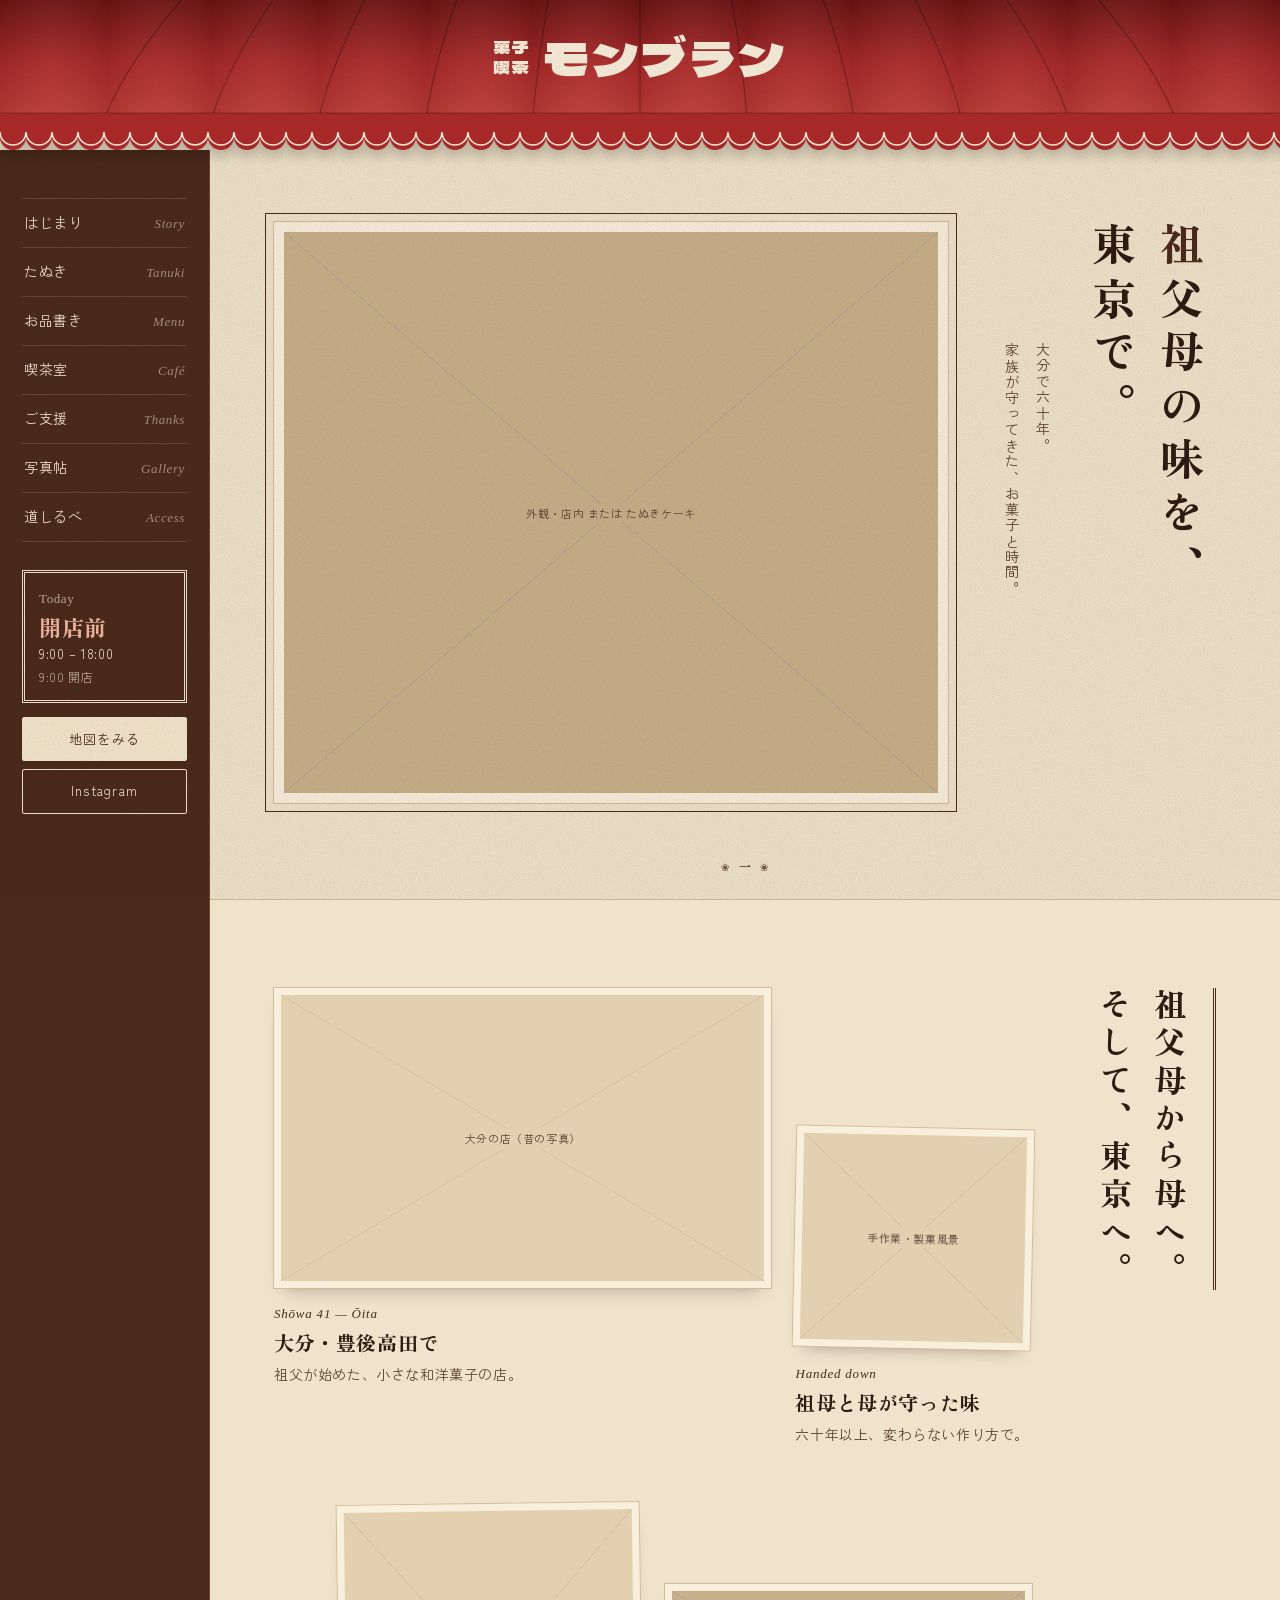
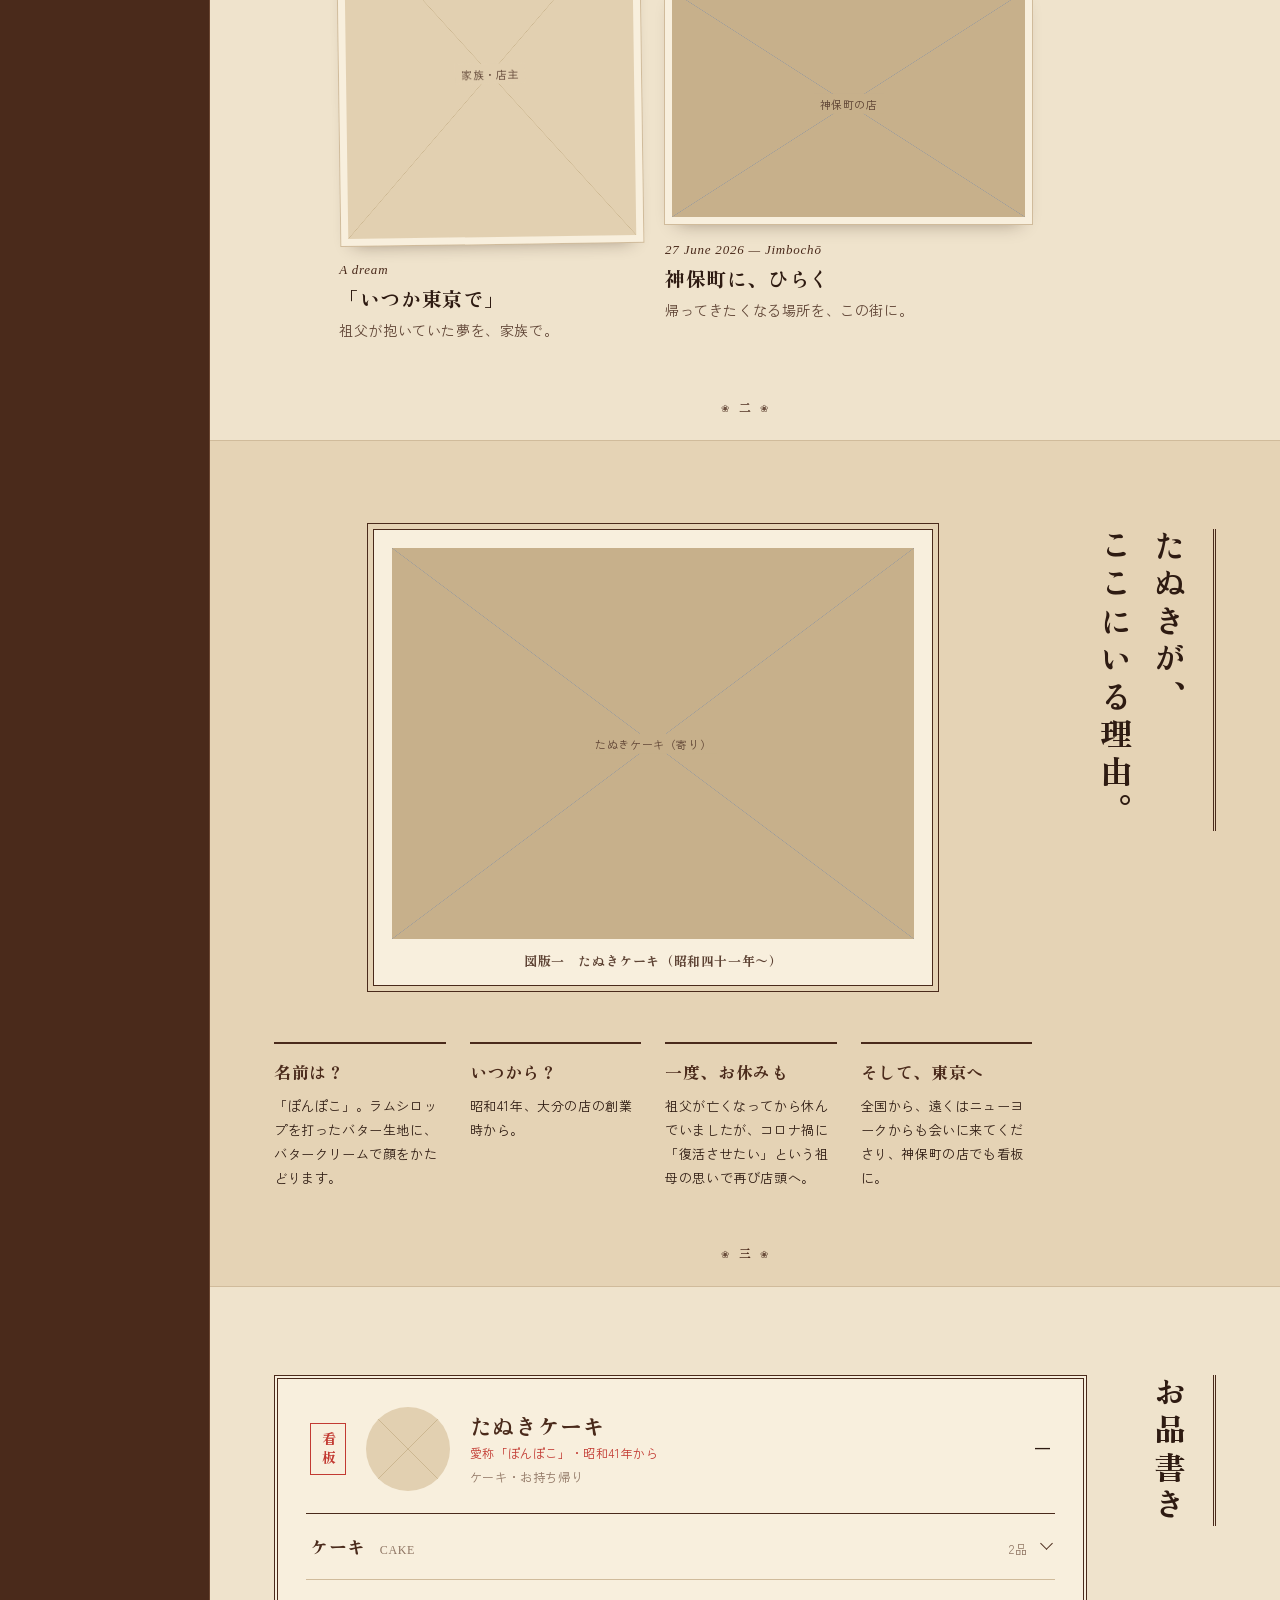
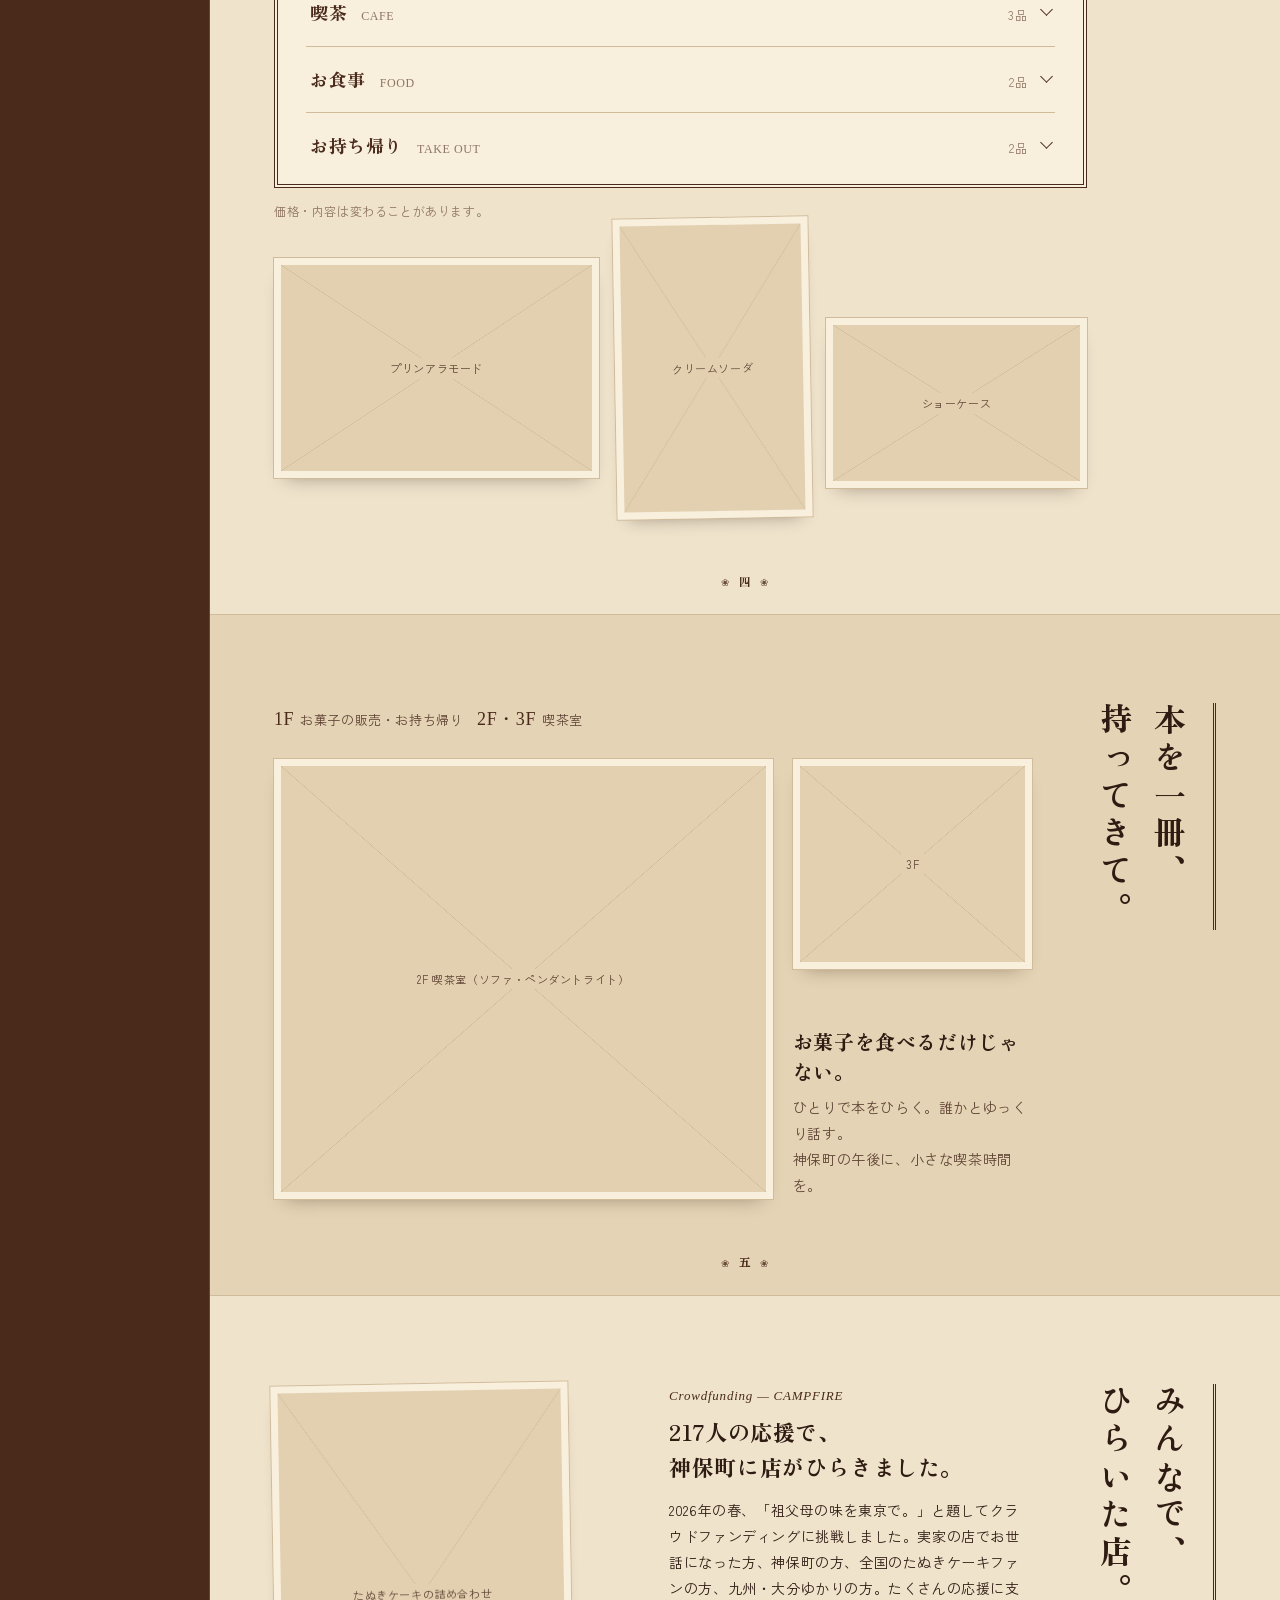
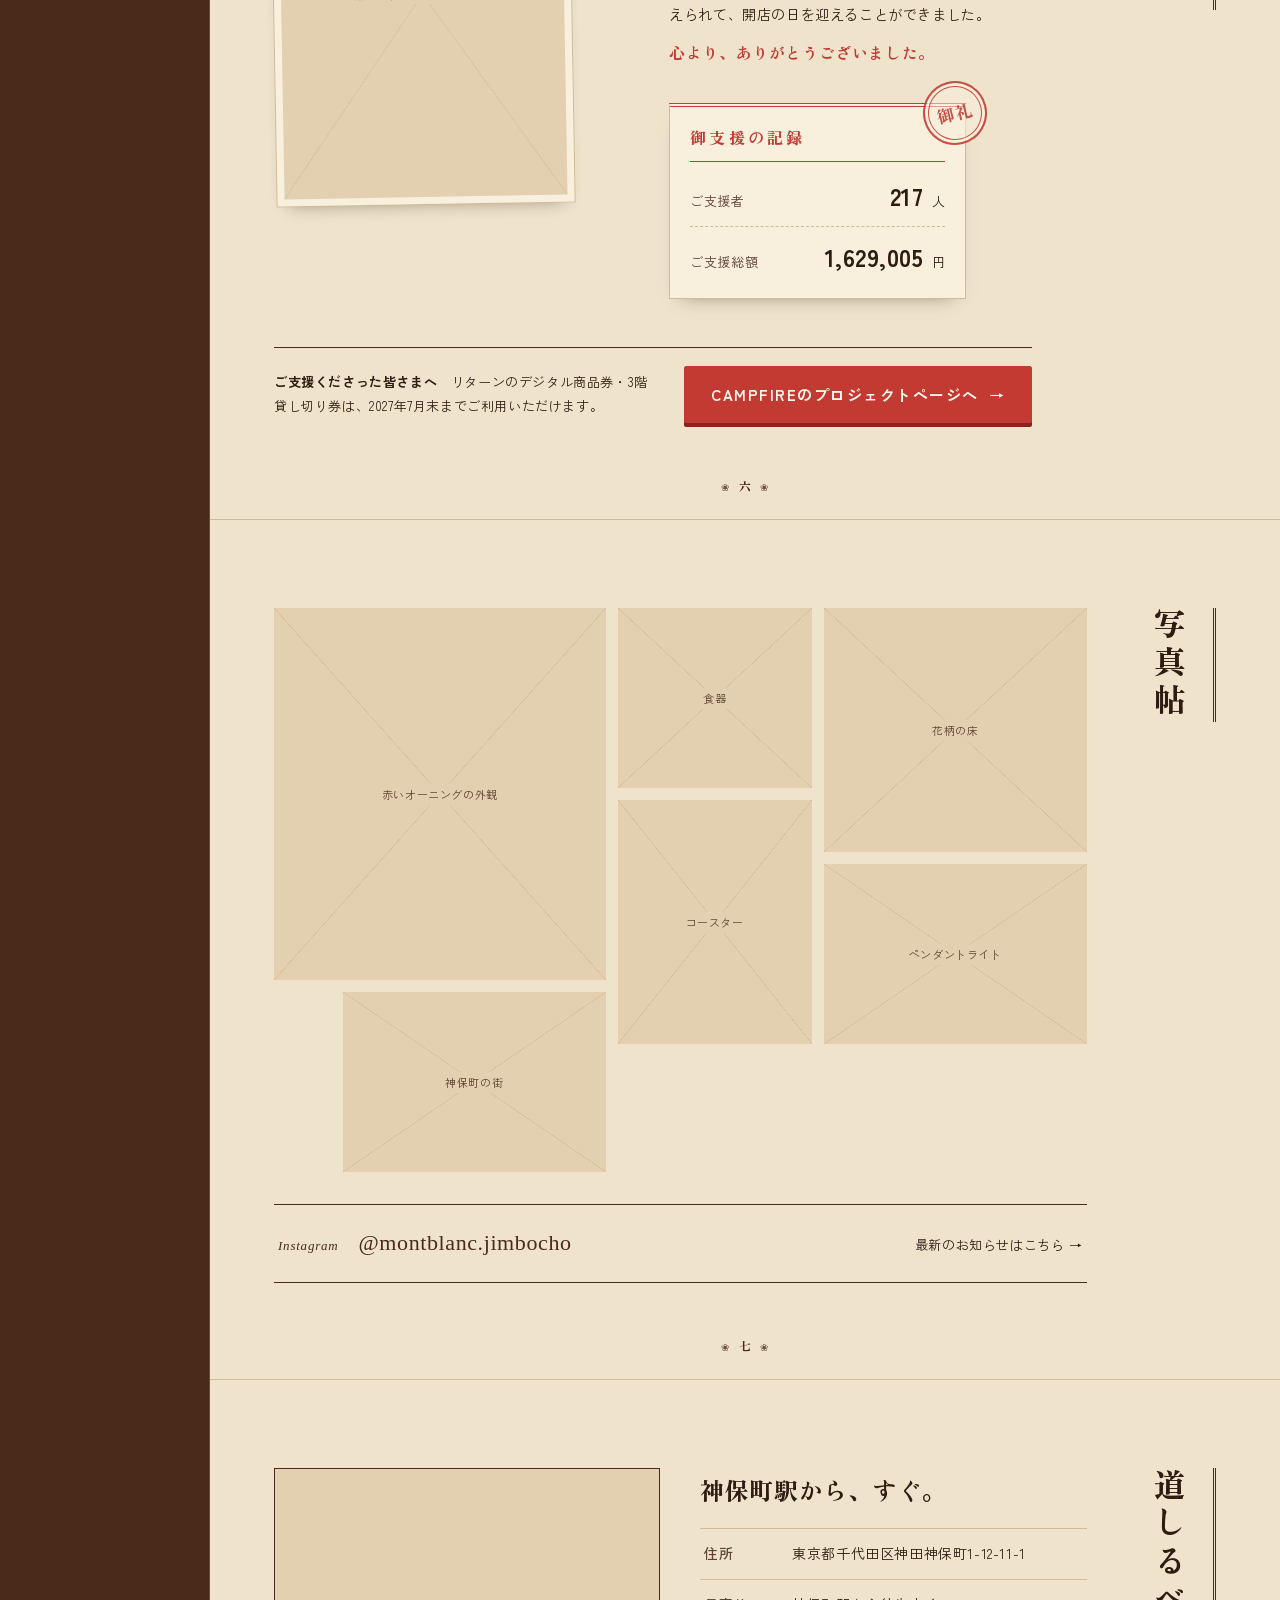
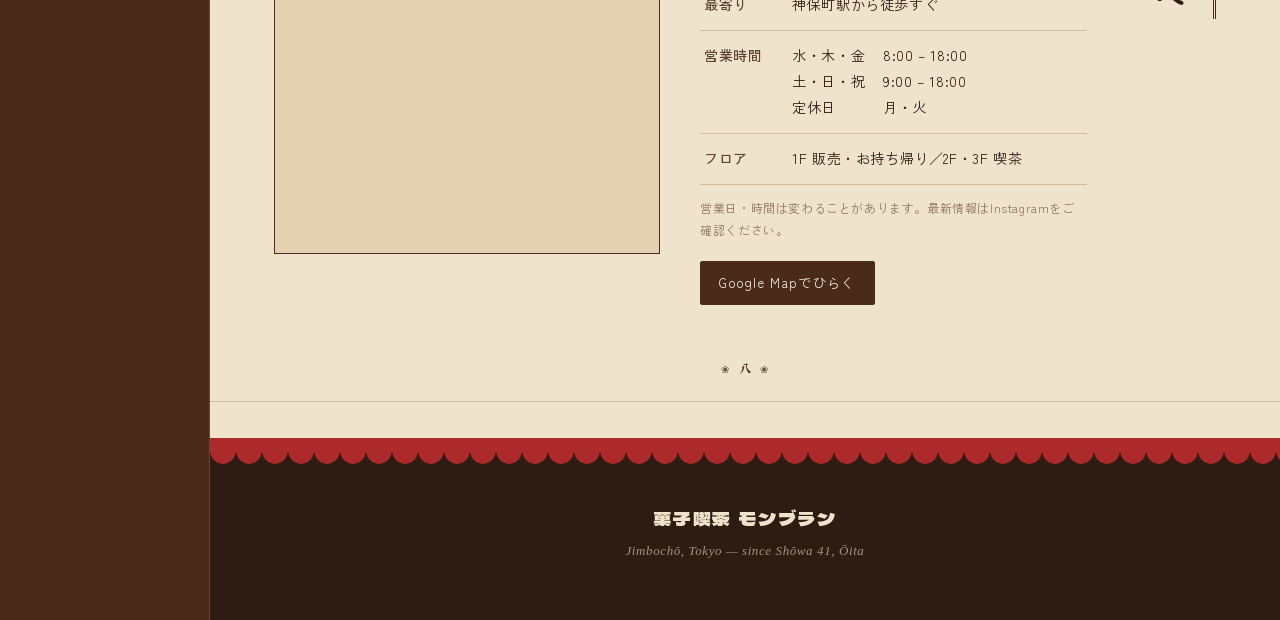
==== commit 42a1296c: "レイアウトの修正・不要なセクションの削除・文章修正前" ====
--- a/index.html
+++ b/index.html
@@ -150,11 +150,6 @@
             <p>ひとりで本をひらく。誰かとゆっくり話す。<br>神保町の午後に、小さな喫茶時間を。</p>
           </div>
         </div>
-        <div class="timeband">
-          <p class="eyebrow">平日の時間帯</p>
-          <div class="timeband__bar js-bands"><!-- data.js から生成 --></div>
-          <p class="note">土・日・祝は 9:00–18:00 の終日喫茶です。</p>
-        </div>
       </div>
       <span class="page-no">五</span>
     </section>
@@ -178,7 +173,6 @@
             <dl class="slip__rows">
               <div><dt>ご支援者</dt><dd><b>217</b> 人</dd></div>
               <div><dt>ご支援総額</dt><dd><b>1,629,005</b> 円</dd></div>
-              <div><dt>募集期間</dt><dd>2026.4.19 – 6.7</dd></div>
             </dl>
             <span class="slip__stamp" aria-hidden="true">御礼</span>
           </div>
@@ -187,8 +181,7 @@
         <div class="cf__foot">
           <p class="cf__note"><b>ご支援くださった皆さまへ</b>　リターンのデジタル商品券・3階貸し切り券は、2027年7月末までご利用いただけます。</p>
           <div class="cf__btns">
-            <a class="btn btn--fill" href="https://camp-fire.jp/projects/940429/view" target="_blank" rel="noopener">プロジェクトページ</a>
-            <a class="btn" href="https://camp-fire.jp/projects/940429/view/activities" target="_blank" rel="noopener">活動報告</a>
+            <a class="btn btn--red" href="https://camp-fire.jp/projects/940429/view" target="_blank" rel="noopener">CAMPFIREのプロジェクトページへ<span aria-hidden="true">→</span></a>
           </div>
         </div>
       </div>
--- a/css/style.css
+++ b/css/style.css
@@ -10,6 +10,7 @@
   --f-body: "Zen Kaku Gothic Antique", sans-serif;
   --f-en: "IM Fell English", serif;
   --f-en-sc: "IM Fell English SC", serif;
+  --f-num: "Zen Kaku Gothic Antique", sans-serif; /* 価格・数字（読みやすさ優先） */
 
   --side-w: 210px;
   --dock-h: 0px;
@@ -276,21 +277,80 @@
 
 /* ---------- MENU ---------- */
 .menu {
-  display: grid;
-  grid-template-columns: repeat(4, 1fr);
   background: var(--paper-2);
   border: 1px solid var(--ink);
-}
-.menu__col { padding: 22px 20px 26px; border-left: 1px solid var(--line); }
-.menu__col:first-child { border-left: none; }
-.menu__head { display: flex; justify-content: space-between; align-items: baseline; border-bottom: 1px solid var(--ink); padding-bottom: 6px; margin-bottom: 8px; }
+  padding: 6px 28px 6px;
+}
+
+/* 看板（常に表示） */
+.menu__featured {
+  display: grid;
+  grid-template-columns: auto auto 1fr auto;
+  align-items: center;
+  gap: 20px;
+  padding: 22px 4px;
+  border-bottom: 1px solid var(--ink);
+}
+.menu__badge {
+  writing-mode: vertical-rl;
+  font-family: var(--f-head);
+  font-size: 14px;
+  letter-spacing: .2em;
+  padding: 8px 4px;
+  border: 1px solid currentColor;
+}
+.menu__featured-photo { width: 84px; height: 84px; min-height: 0; border-radius: 50%; }
+.menu__featured-photo::after { display: none; }
+.menu__featured-name { font-family: var(--f-head); font-size: 22px; line-height: 1.5; }
+.menu__featured-name small { display: block; font-family: var(--f-body); font-size: 12px; margin-top: 2px; }
+.menu__featured-tags { font-size: 12px; color: var(--ink-3); margin-top: 4px; }
+.menu__featured-price { font-size: 20px; }
+
+/* ジャンルごとの開閉 */
+.menu__group + .menu__group { border-top: 1px solid var(--line); }
+.menu__head {
+  display: flex;
+  align-items: baseline;
+  gap: 14px;
+  padding: 16px 4px;
+  cursor: pointer;
+  list-style: none;
+  user-select: none;
+}
+.menu__head::-webkit-details-marker { display: none; }
 .menu__head h3 { font-family: var(--f-head); font-weight: 400; font-size: 18px; }
-.menu__head span { font-family: var(--f-en-sc); font-size: 12px; color: var(--ink-3); }
+.menu__en { font-family: var(--f-en-sc); font-size: 12px; color: var(--ink-3); }
+.menu__count { margin-left: auto; font-size: 12px; color: var(--ink-3); }
+.menu__head::after {
+  content: "";
+  align-self: center;
+  width: 9px; height: 9px;
+  border-right: 1.5px solid currentColor;
+  border-bottom: 1.5px solid currentColor;
+  transform: translateY(-3px) rotate(45deg);
+  transition: transform .25s;
+}
+.menu__group[open] .menu__head::after { transform: translateY(2px) rotate(-135deg); }
+.menu__list {
+  display: grid;
+  grid-template-columns: 1fr 1fr;
+  gap: 0 40px;
+  padding: 0 4px 18px;
+  animation: menu-open .35s ease;
+}
+@keyframes menu-open { from { opacity: 0; transform: translateY(-4px); } to { opacity: 1; transform: none; } }
+
 .menu__item { display: flex; align-items: baseline; gap: 6px; padding: 7px 0; font-size: 14px; }
 .menu__item::after { content: ""; order: 2; flex: 1; border-bottom: 1px dotted var(--ink-3); }
 .menu__name { order: 1; }
 .menu__name small { display: block; font-size: 11px; color: var(--ink-3); }
-.menu__price { order: 3; font-family: var(--f-en); font-size: 15px; }
+.menu__price {
+  order: 3;
+  font-family: var(--f-num);
+  font-size: 15px;
+  font-weight: 500;
+  font-variant-numeric: lining-nums tabular-nums;
+}
 .menu-photos { display: grid; grid-template-columns: 5fr 3fr 4fr; gap: 16px; margin-top: 36px; align-items: start; }
 .menu-photos .ph:nth-child(1) { height: 220px; }
 .menu-photos .ph:nth-child(2) { height: 300px; margin-top: -40px; }
@@ -306,13 +366,6 @@
 .cafe__text h3 { font-family: var(--f-head); font-weight: 400; font-size: 20px; margin-bottom: 8px; line-height: 1.5; }
 .cafe__text p { font-size: 14px; color: var(--ink-2); }
 
-.timeband { margin-top: 48px; }
-.timeband__bar { display: flex; border: 1px solid var(--ink); background: var(--paper-2); margin-top: 8px; }
-.timeband__seg { padding: 10px 12px; border-left: 1px solid var(--ink); font-size: 13px; min-width: 0; }
-.timeband__seg:first-child { border-left: none; }
-.timeband__seg b { display: block; font-family: var(--f-en); font-weight: 400; font-size: 14px; }
-.timeband__seg.is-off { background: repeating-linear-gradient(45deg, transparent 0 5px, var(--ph-line) 5px 6px); color: var(--ink-3); }
-.timeband__seg.is-now { background: var(--ink); color: var(--paper-2); }
 
 /* ---------- SUPPORT（クラウドファンディング） ---------- */
 .cf { display: grid; grid-template-columns: repeat(12, 1fr); gap: 28px 32px; align-items: start; }
@@ -327,7 +380,7 @@
 .slip__rows > div { display: flex; justify-content: space-between; align-items: baseline; padding: 8px 0; }
 .slip__rows dt { font-size: 13px; }
 .slip__rows dd { font-size: 13px; }
-.slip__rows b { font-family: var(--f-en); font-weight: 400; font-size: 24px; margin-right: 2px; }
+.slip__rows b { font-family: var(--f-num); font-weight: 700; font-size: 24px; letter-spacing: .02em; font-variant-numeric: lining-nums tabular-nums; margin-right: 4px; }
 .slip__stamp {
   position: absolute; right: -22px; top: -26px;
   width: 64px; height: 64px; border-radius: 50%;
@@ -394,9 +447,6 @@
 @media (max-width: 1080px) {
   .sec { padding: 72px 40px 88px; }
   .chapter { gap: 36px; }
-  .menu { grid-template-columns: repeat(2, 1fr); }
-  .menu__col:nth-child(3) { border-left: none; }
-  .menu__col:nth-child(n + 3) { border-top: 1px solid var(--line); }
   .qa { grid-template-columns: repeat(2, 1fr); }
   .access { grid-template-columns: 1fr; }
   .access__map { aspect-ratio: 16 / 10; }
@@ -445,9 +495,16 @@
   .plate { padding: 10px 10px 8px; outline-offset: 3px; }
   .qa { grid-template-columns: 1fr; gap: 16px; margin-top: 36px; }
 
-  .menu { grid-template-columns: 1fr; }
-  .menu__col { border-left: none; padding: 16px 16px 18px; }
-  .menu__col + .menu__col { border-top: 1px solid var(--line); }
+  /* お品書き：見出しを右上に置き、枠は全幅で */
+  #menu.chapter { flex-direction: column; align-items: flex-end; }
+  #menu .chapter__body { width: 100%; }
+  .menu { padding: 2px 14px; }
+  .menu__head h3, .menu__en { white-space: nowrap; }
+  .menu__featured { gap: 12px; padding: 18px 2px; }
+  .menu__featured-photo { width: 60px; height: 60px; }
+  .menu__featured-name { font-size: 19px; }
+  .menu__featured-price { font-size: 17px; }
+  .menu__list { grid-template-columns: 1fr; }
   .menu-photos { grid-template-columns: 1fr 1fr; gap: 10px; }
   .menu-photos .ph:nth-child(1) { grid-column: 1 / 3; height: 180px; }
   .menu-photos .ph:nth-child(2) { margin-top: 0; height: 200px; }
@@ -457,10 +514,6 @@
   .cafe__main { grid-column: 1 / 7; grid-row: auto; height: 260px; }
   .cafe__sub { grid-column: 3 / 7; height: 140px; }
   .cafe__text { grid-column: 1 / 7; }
-  .timeband__bar { flex-direction: column; }
-  .timeband__seg { border-left: none; border-top: 1px solid var(--ink); flex: none !important; }
-  .timeband__seg:first-child { border-top: none; }
-  .timeband__seg b { display: inline; margin-right: 10px; }
 
   /* ご支援：見出しの横は写真だけ。その下は全幅 */
   #support.chapter { display: block; }
--- a/css/theme.css
+++ b/css/theme.css
@@ -149,6 +149,20 @@
 .btn--fill { background: var(--accent); color: var(--on-accent); }
 .btn--fill:hover { background: transparent; color: var(--accent); }
 
+/* 目立たせたいボタン（店の赤） */
+.btn--red {
+  background: var(--accent-2);
+  border-color: var(--accent-2);
+  color: #fff8ee;
+  padding: 14px 26px;
+  font-size: 15px;
+  font-weight: 700;
+  box-shadow: 0 4px 0 #8a231e;
+  transition: transform .15s, box-shadow .15s, background .2s;
+}
+.btn--red span { margin-left: 10px; }
+.btn--red:hover { background: #d0473e; color: #fff8ee; transform: translateY(2px); box-shadow: 0 2px 0 #8a231e; }
+
 /* =========================================================
    たぬき：図版
    ========================================================= */
@@ -168,9 +182,13 @@
   background: var(--paper-2);
   border: 4px double var(--accent);
 }
-.menu__col { border-color: var(--line); }
-.menu__head { border-bottom: 1px solid var(--accent); }
+.menu__featured { border-bottom: 1px solid var(--accent); }
+.menu__badge { color: var(--accent-2); }
+.menu__featured-name { color: var(--accent); }
+.menu__featured-name small { color: var(--accent-2); }
 .menu__head h3 { color: var(--accent); }
+.menu__head::after { color: var(--accent); }
+.menu__head:hover h3 { color: var(--accent-2); }
 .menu__name small { color: var(--accent-2); }
 .menu__item::after { border-bottom-color: var(--ink-3); }
 
@@ -178,10 +196,6 @@
    喫茶室：時間帯の帯
    ========================================================= */
 .cafe__floors span { color: var(--accent); }
-.timeband__bar { background: var(--paper-2); border-color: var(--accent); }
-.timeband__seg { border-color: var(--accent); }
-.timeband__seg.is-now { background: var(--accent); color: var(--on-accent); }
-.timeband__seg.is-off { color: var(--ink-3); }
 
 /* =========================================================
    ご支援：昔の伝票と、御礼の判子
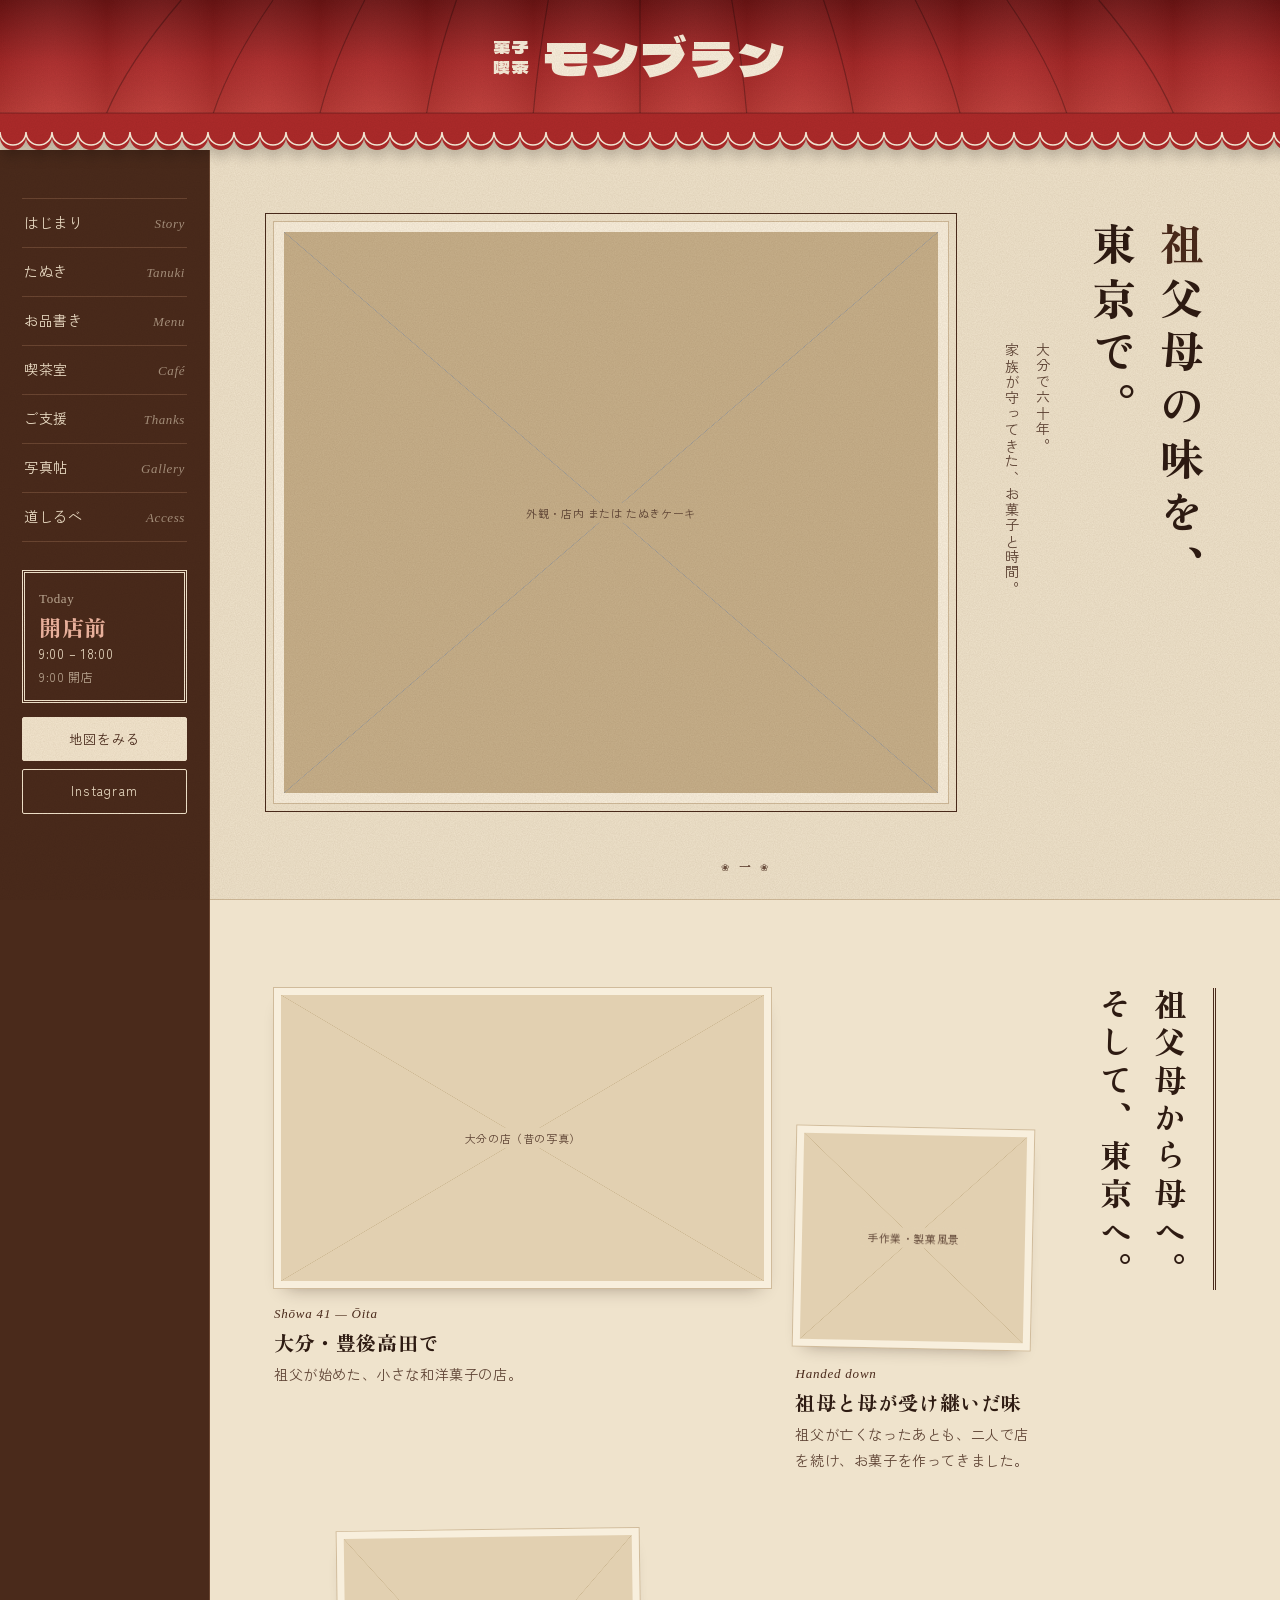
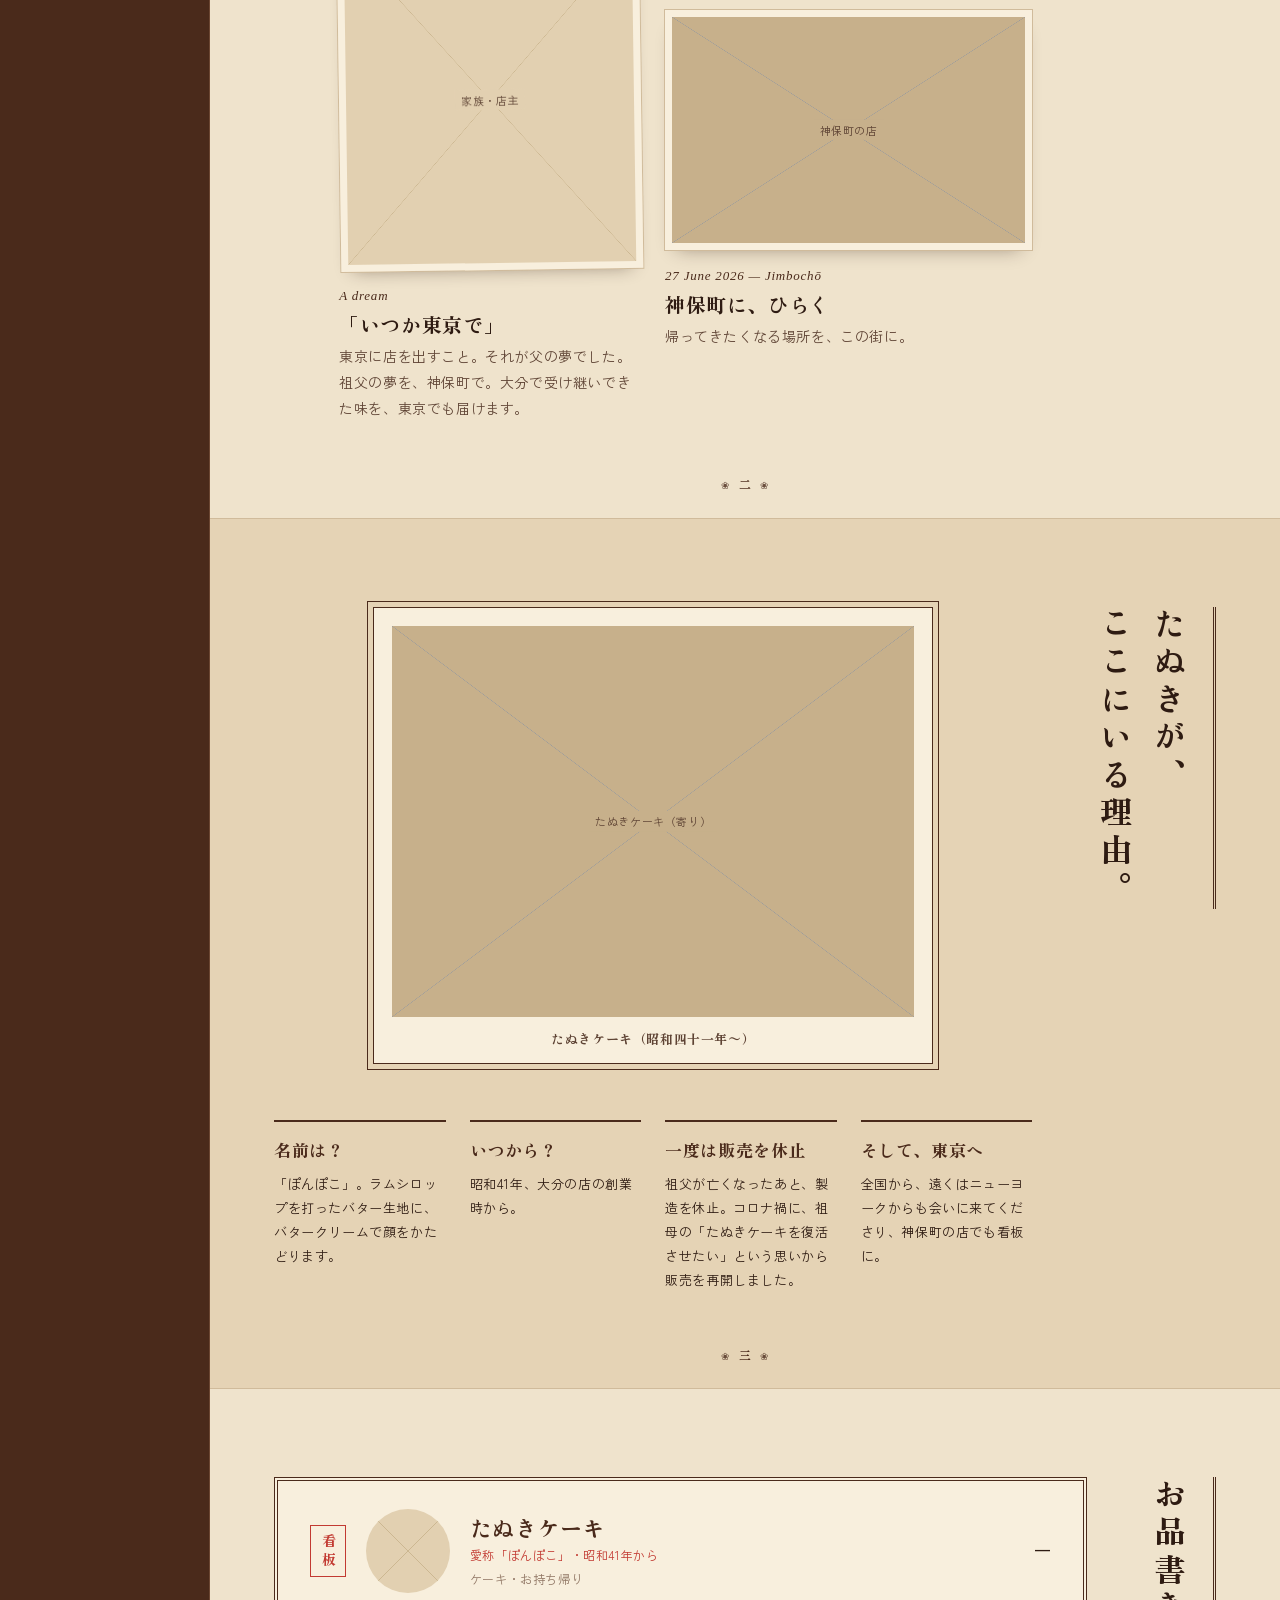
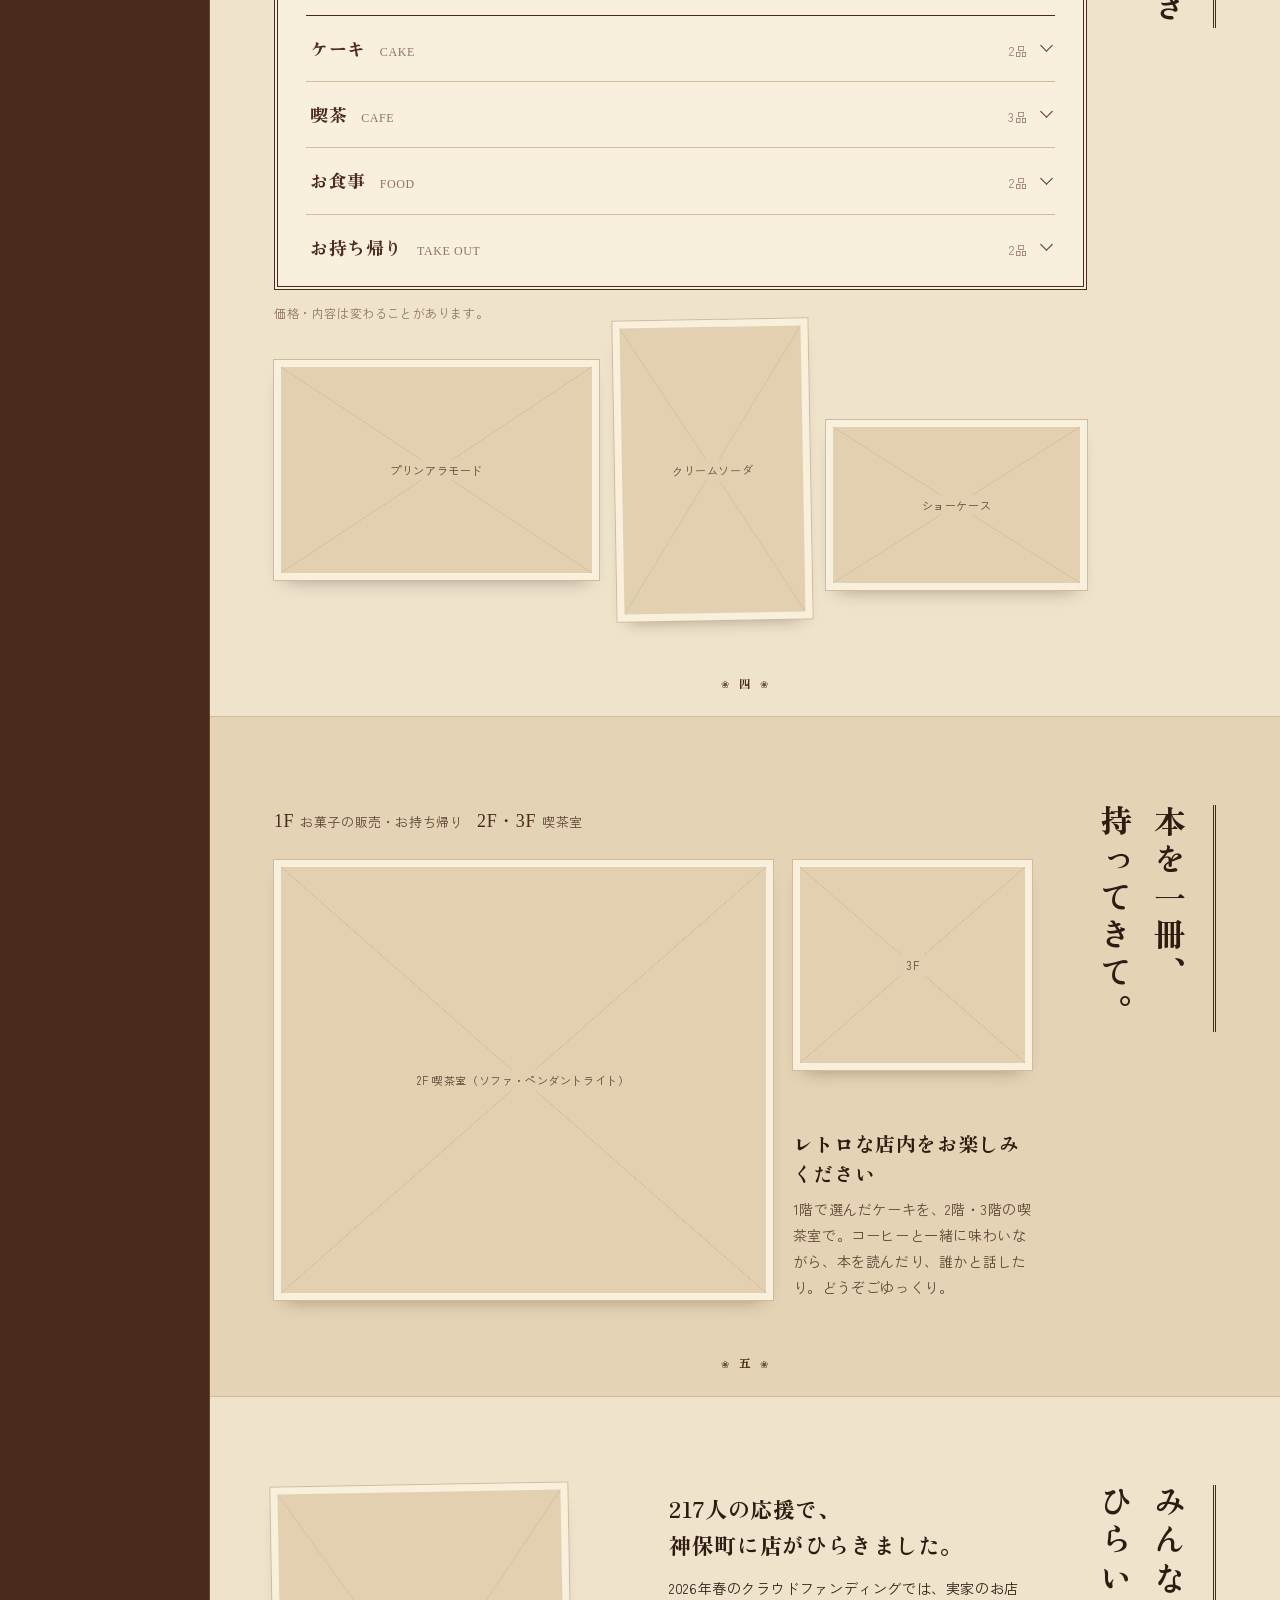
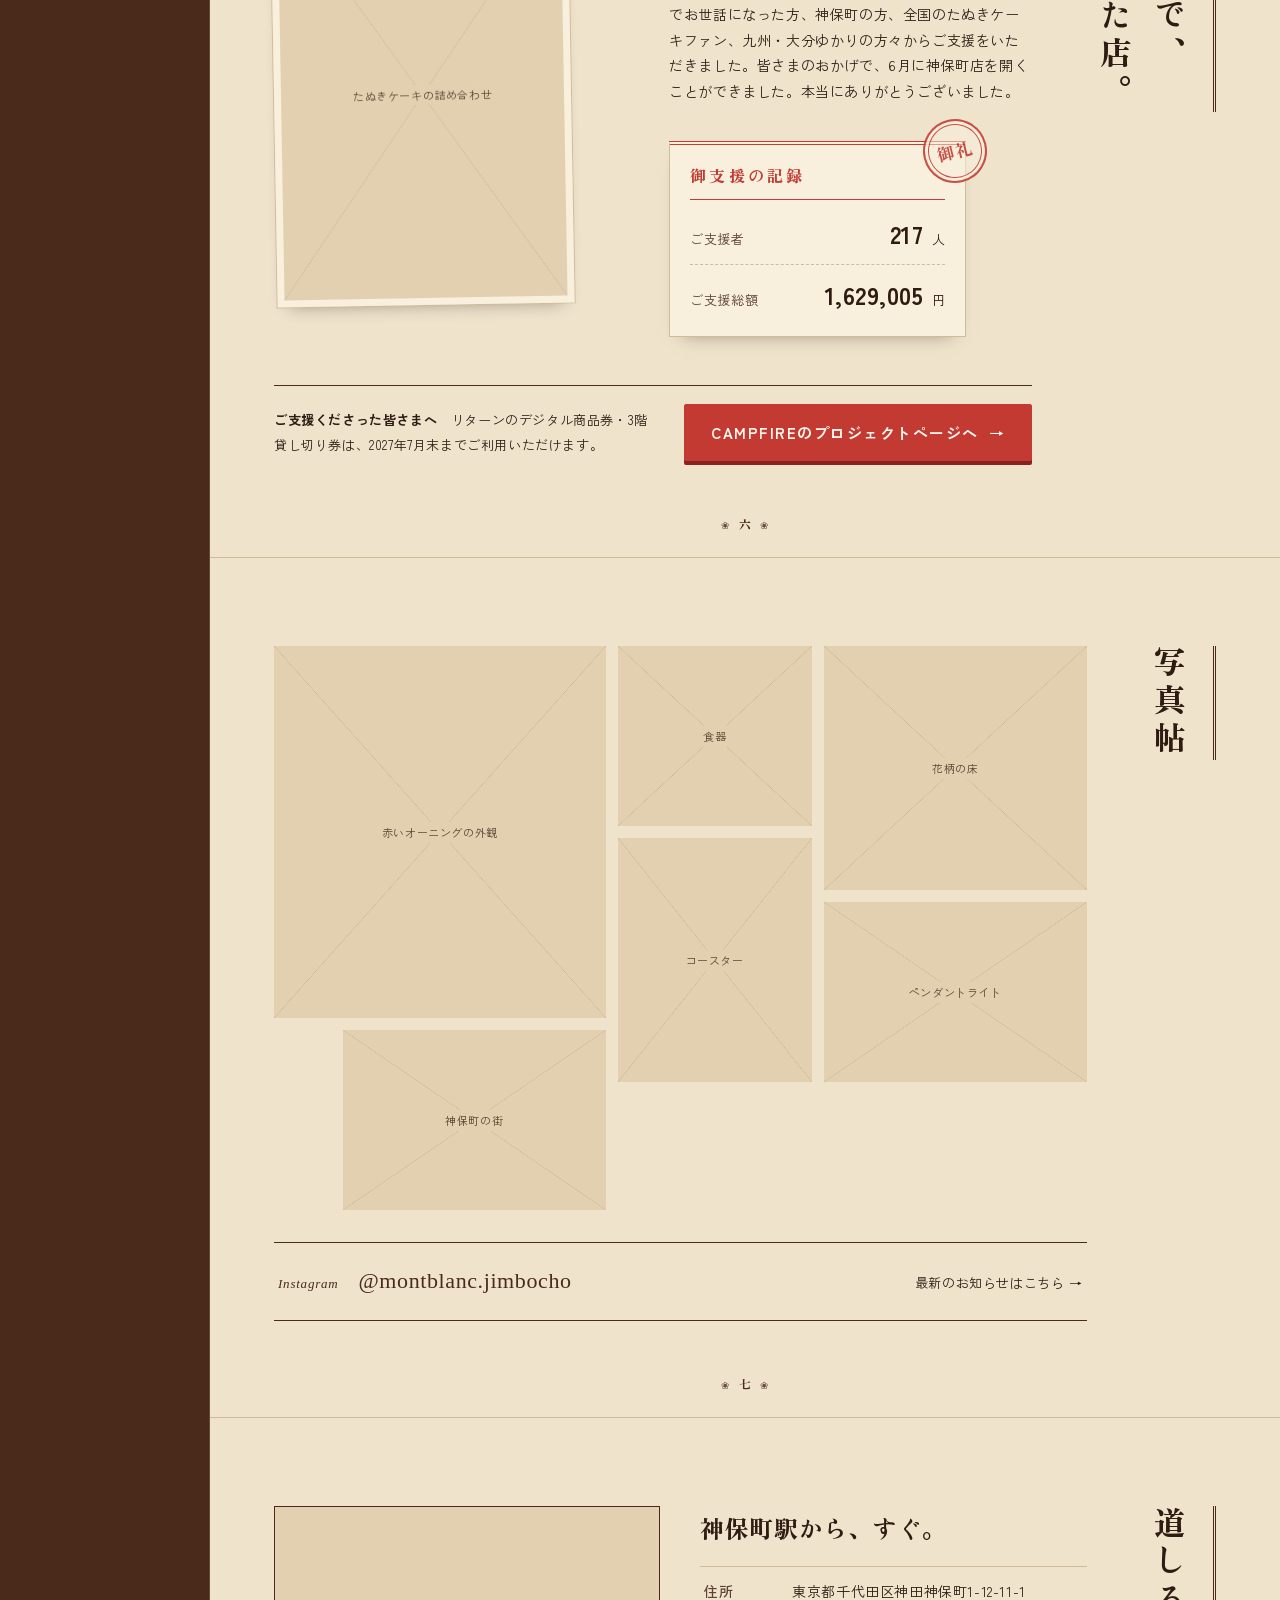
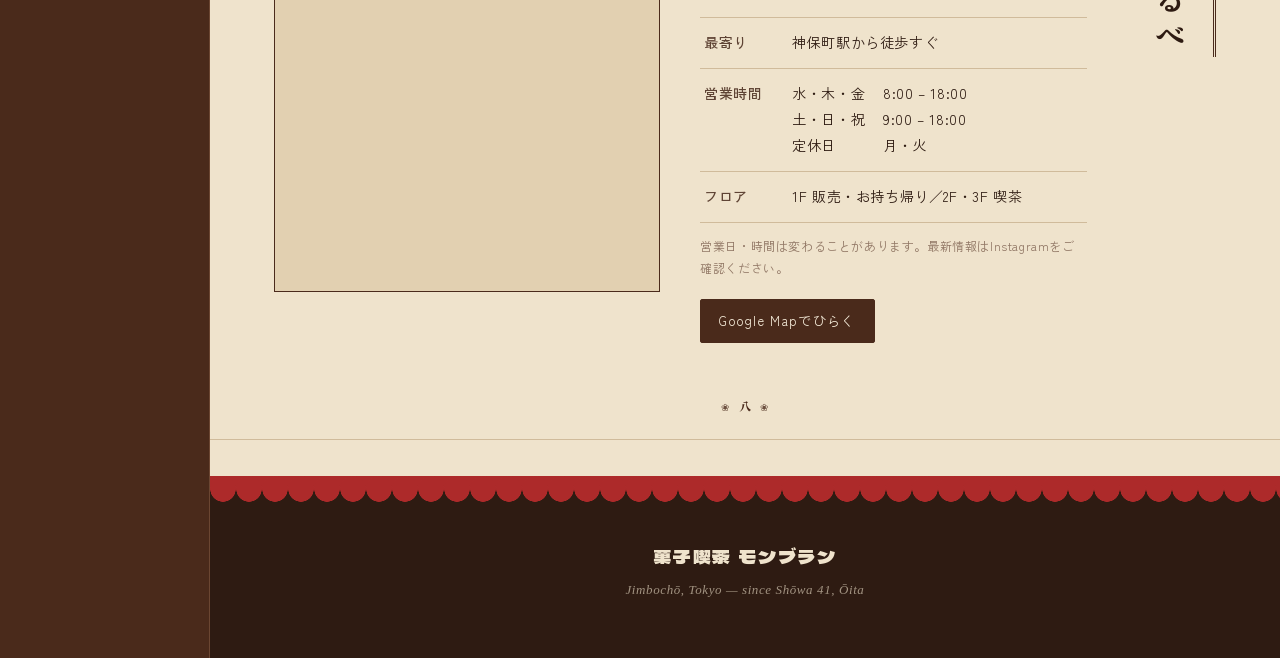
==== commit f0f5b7e9: "AI文章修正完了→" ====
--- a/index.html
+++ b/index.html
@@ -80,8 +80,8 @@
           <figure class="ph" data-label="手作業・製菓風景" data-photo="storyHands"></figure>
           <div class="story__text">
             <p class="eyebrow">Handed down</p>
-            <h3>祖母と母が守った味</h3>
-            <p>六十年以上、変わらない作り方で。</p>
+            <h3>祖母と母が受け継いだ味</h3>
+            <p>祖父が亡くなったあとも、二人で店を続け、お菓子を作ってきました。</p>
           </div>
         </article>
         <article class="story__item story__item--3">
@@ -89,7 +89,8 @@
           <div class="story__text">
             <p class="eyebrow">A dream</p>
             <h3>「いつか東京で」</h3>
-            <p>祖父が抱いていた夢を、家族で。</p>
+            <p>東京に店を出すこと。それが父の夢でした。</p>
+            <p>祖父の夢を、神保町で。大分で受け継いできた味を、東京でも届けます。</p>
           </div>
         </article>
         <article class="story__item story__item--4">
@@ -110,12 +111,12 @@
       <div class="chapter__body">
         <figure class="plate">
           <div class="ph ph--dark plate__img" data-label="たぬきケーキ（寄り）" data-photo="tanuki"></div>
-          <figcaption>図版一　たぬきケーキ（昭和四十一年〜）</figcaption>
+          <figcaption>たぬきケーキ（昭和四十一年〜）</figcaption>
         </figure>
         <dl class="qa">
           <div><dt>名前は？</dt><dd>「ぽんぽこ」。ラムシロップを打ったバター生地に、バタークリームで顔をかたどります。</dd></div>
           <div><dt>いつから？</dt><dd>昭和41年、大分の店の創業時から。</dd></div>
-          <div><dt>一度、お休みも</dt><dd>祖父が亡くなってから休んでいましたが、コロナ禍に「復活させたい」という祖母の思いで再び店頭へ。</dd></div>
+          <div><dt>一度は販売を休止</dt><dd>祖父が亡くなったあと、製造を休止。コロナ禍に、祖母の「たぬきケーキを復活させたい」という思いから販売を再開しました。</dd></div>
           <div><dt>そして、東京へ</dt><dd>全国から、遠くはニューヨークからも会いに来てくださり、神保町の店でも看板に。</dd></div>
         </dl>
       </div>
@@ -146,8 +147,8 @@
           <figure class="ph cafe__main" data-label="2F 喫茶室（ソファ・ペンダントライト）" data-photo="cafe2f"></figure>
           <figure class="ph cafe__sub" data-label="3F" data-photo="cafe3f"></figure>
           <div class="cafe__text">
-            <h3>お菓子を食べるだけじゃない。</h3>
-            <p>ひとりで本をひらく。誰かとゆっくり話す。<br>神保町の午後に、小さな喫茶時間を。</p>
+            <h3>レトロな店内をお楽しみください</h3>
+            <p>1階で選んだケーキを、2階・3階の喫茶室で。コーヒーと一緒に味わいながら、本を読んだり、誰かと話したり。どうぞごゆっくり。</p>
           </div>
         </div>
       </div>
@@ -161,11 +162,8 @@
         <div class="cf">
           <figure class="ph cf__photo" data-label="たぬきケーキの詰め合わせ" data-photo="cfGift"></figure>
           <div class="cf__text">
-            <p class="eyebrow">Crowdfunding — CAMPFIRE</p>
             <h3>217人の応援で、<br>神保町に店がひらきました。</h3>
-            <p>2026年の春、「祖父母の味を東京で。」と題してクラウドファンディングに挑戦しました。実家の店でお世話になった方、神保町の方、全国のたぬきケーキファンの方、九州・大分ゆかりの方。たくさんの応援に支えられて、開店の日を迎えることができました。</p>
-            <p class="cf__thanks">心より、ありがとうございました。</p>
-          </div>
+            <p>2026年春のクラウドファンディングでは、実家のお店でお世話になった方、神保町の方、全国のたぬきケーキファン、九州・大分ゆかりの方々からご支援をいただきました。皆さまのおかげで、6月に神保町店を開くことができました。本当にありがとうございました。</p>          </div>
 
           <!-- 数字は CAMPFIRE のプロジェクトページより -->
           <div class="slip">
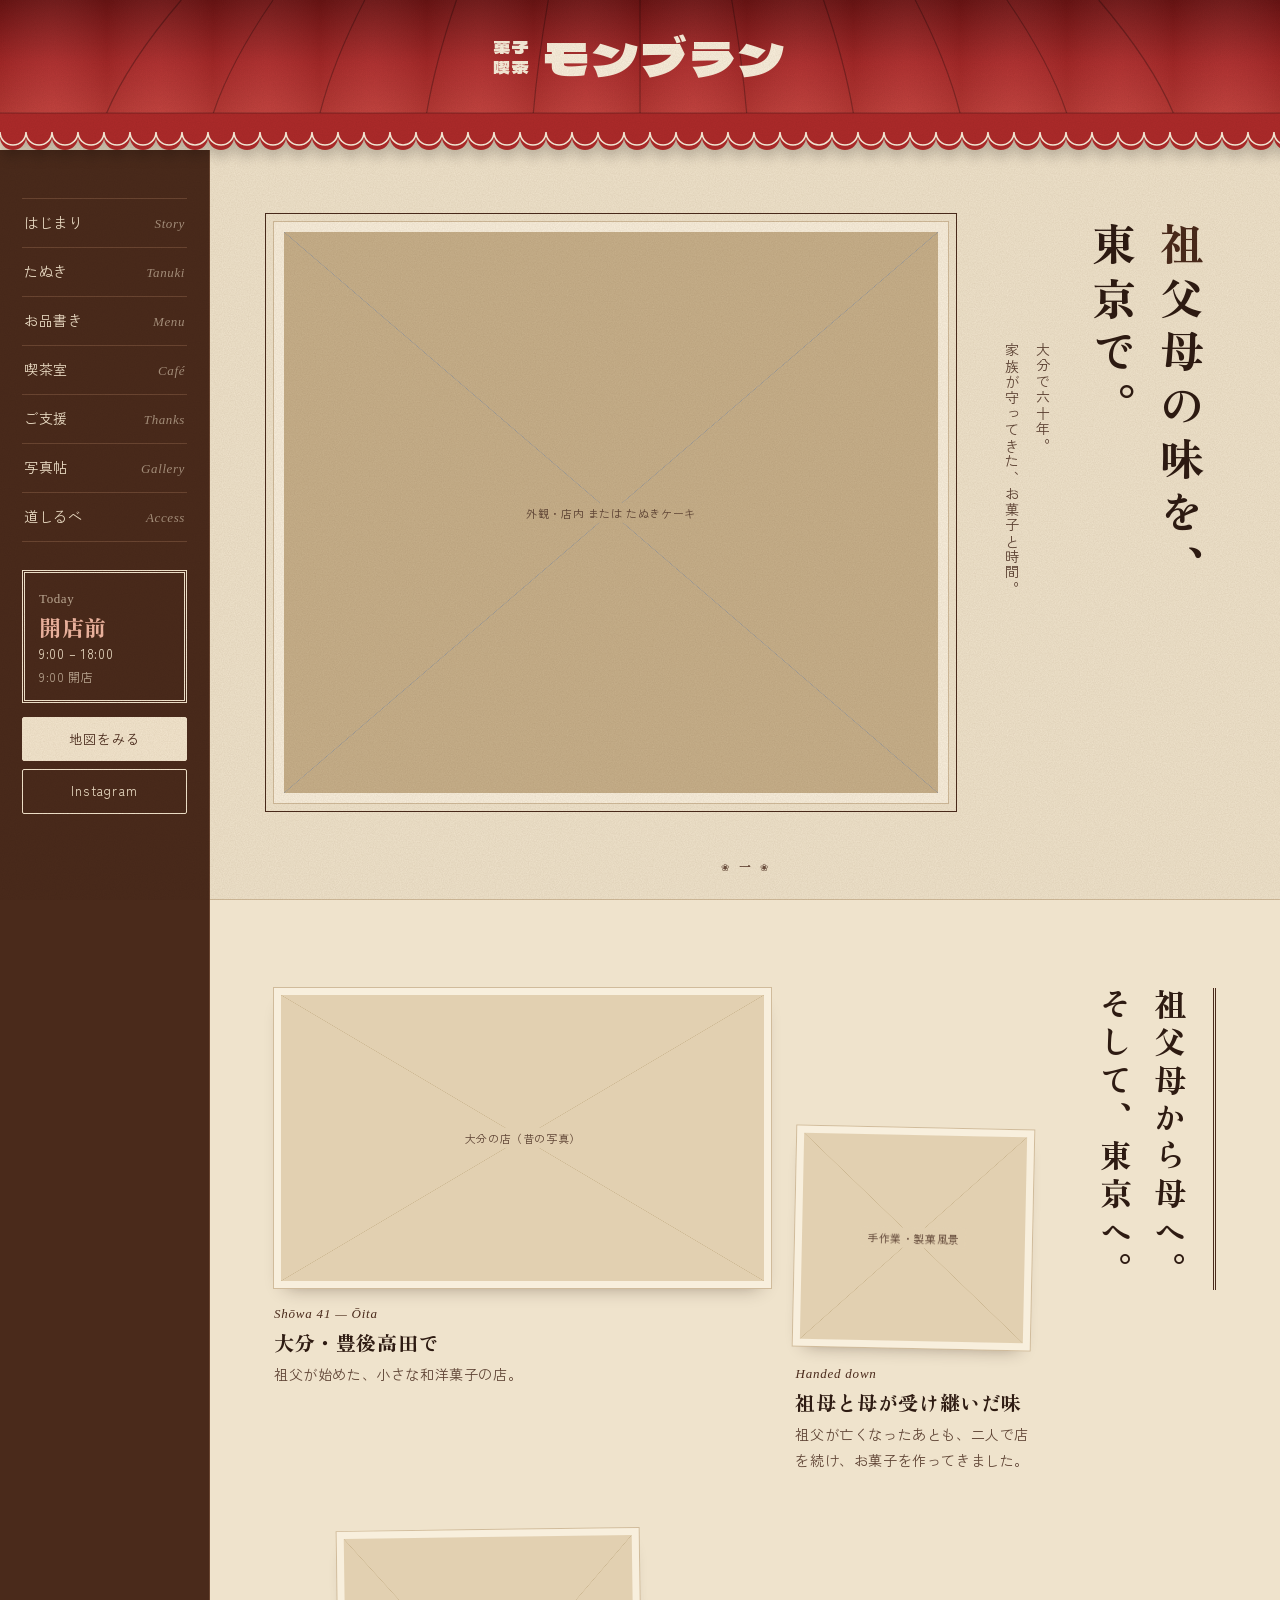
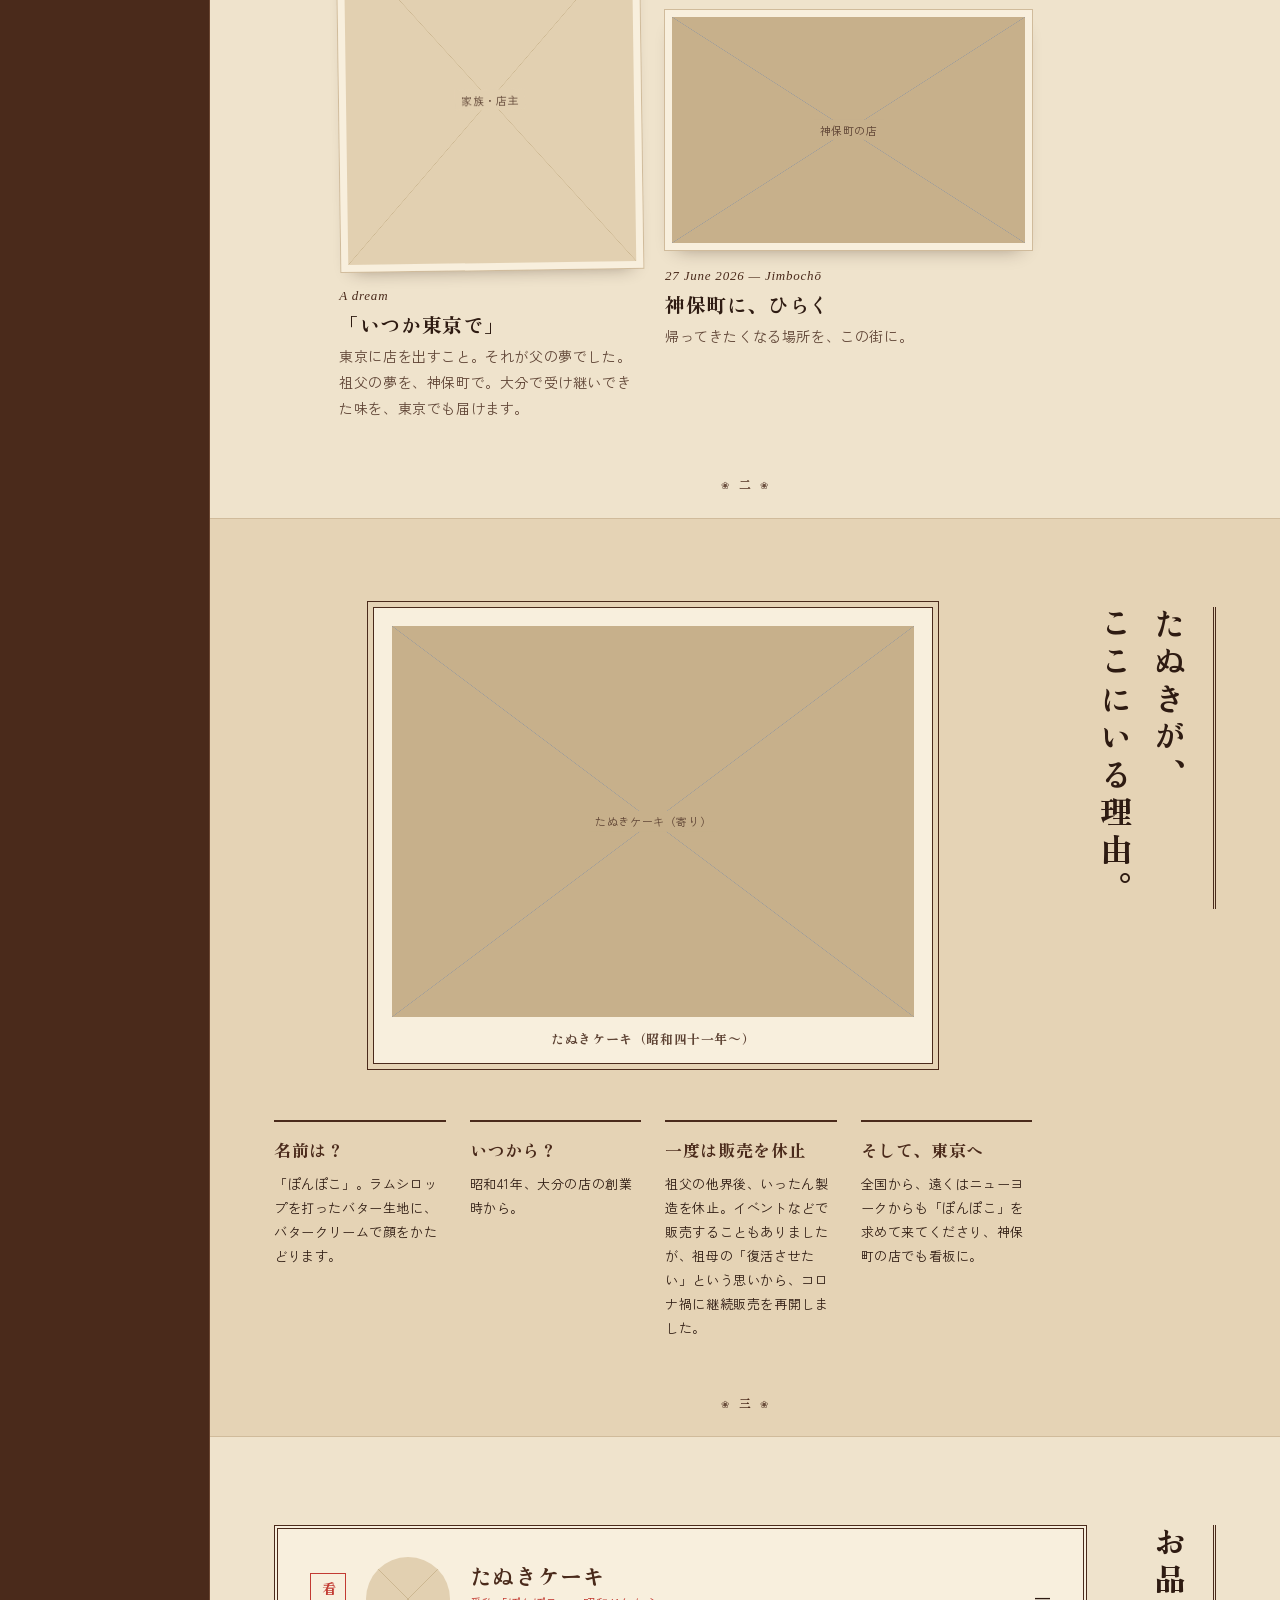
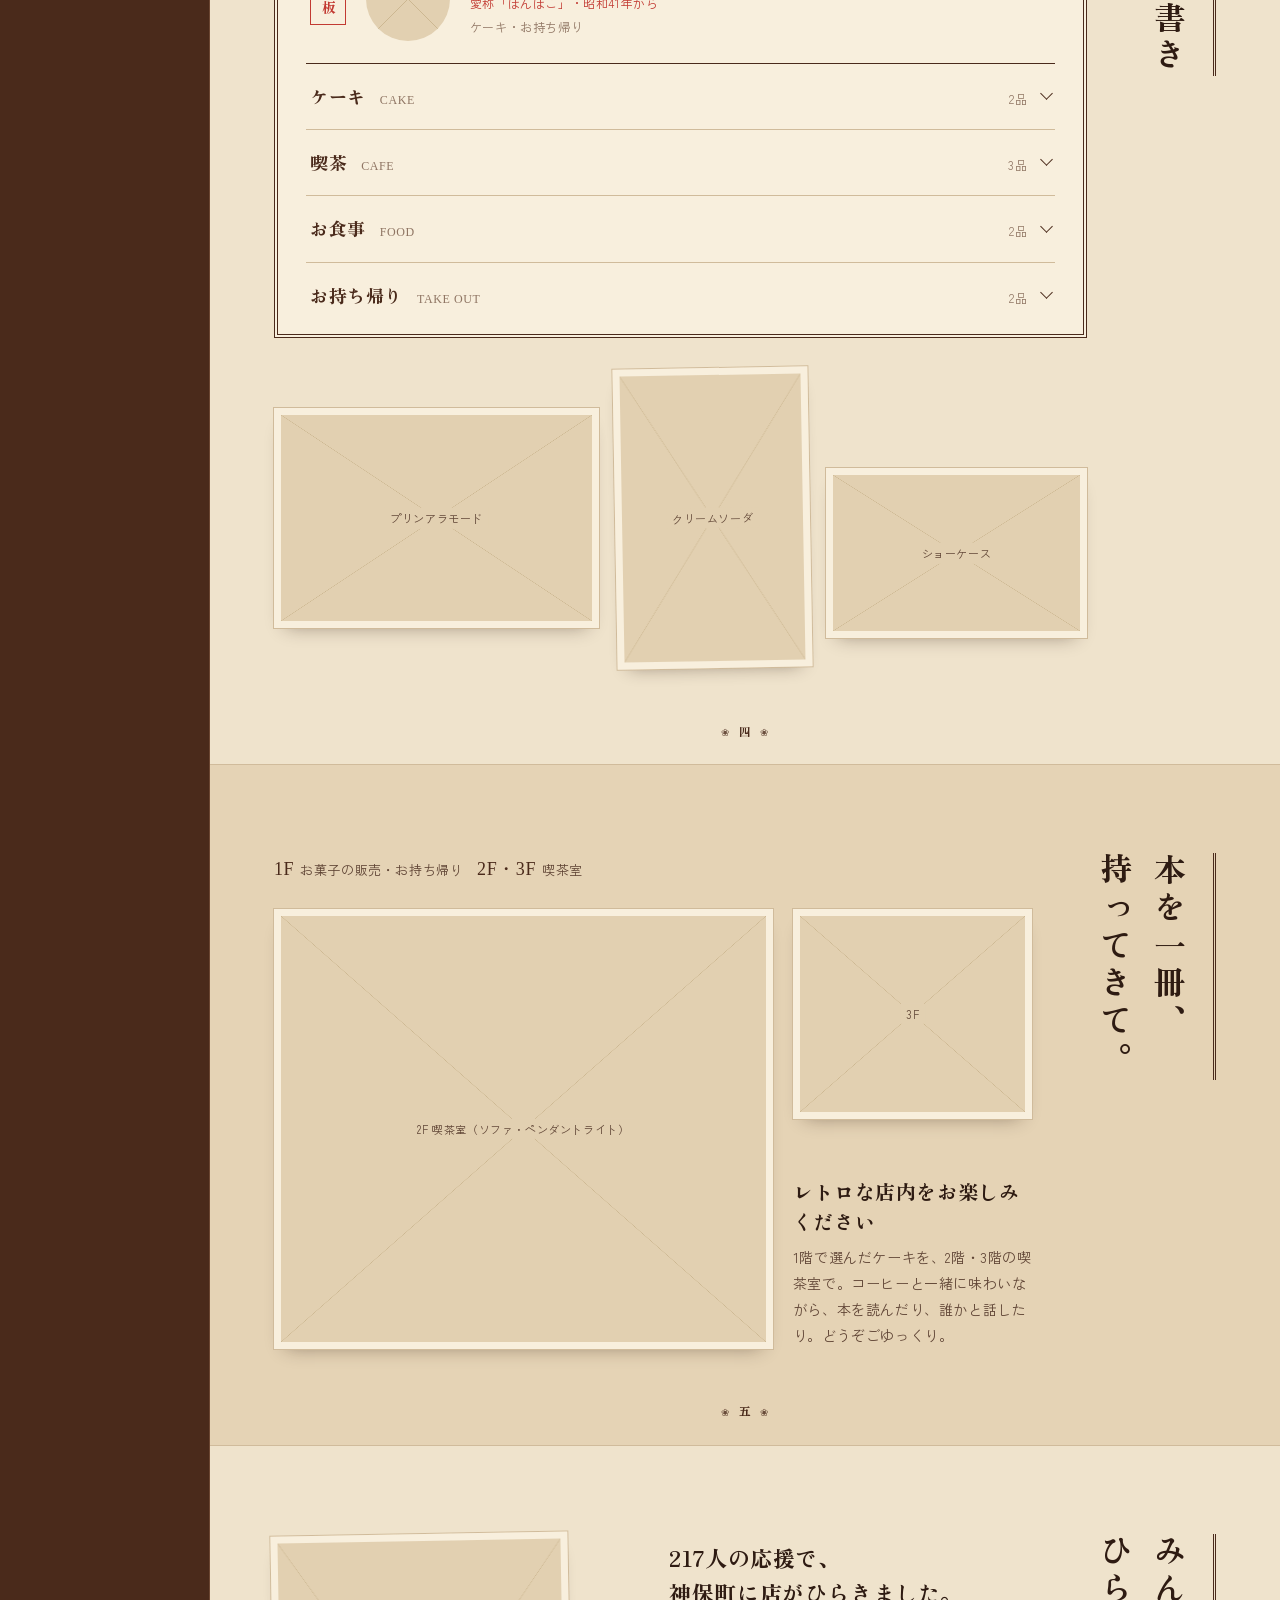
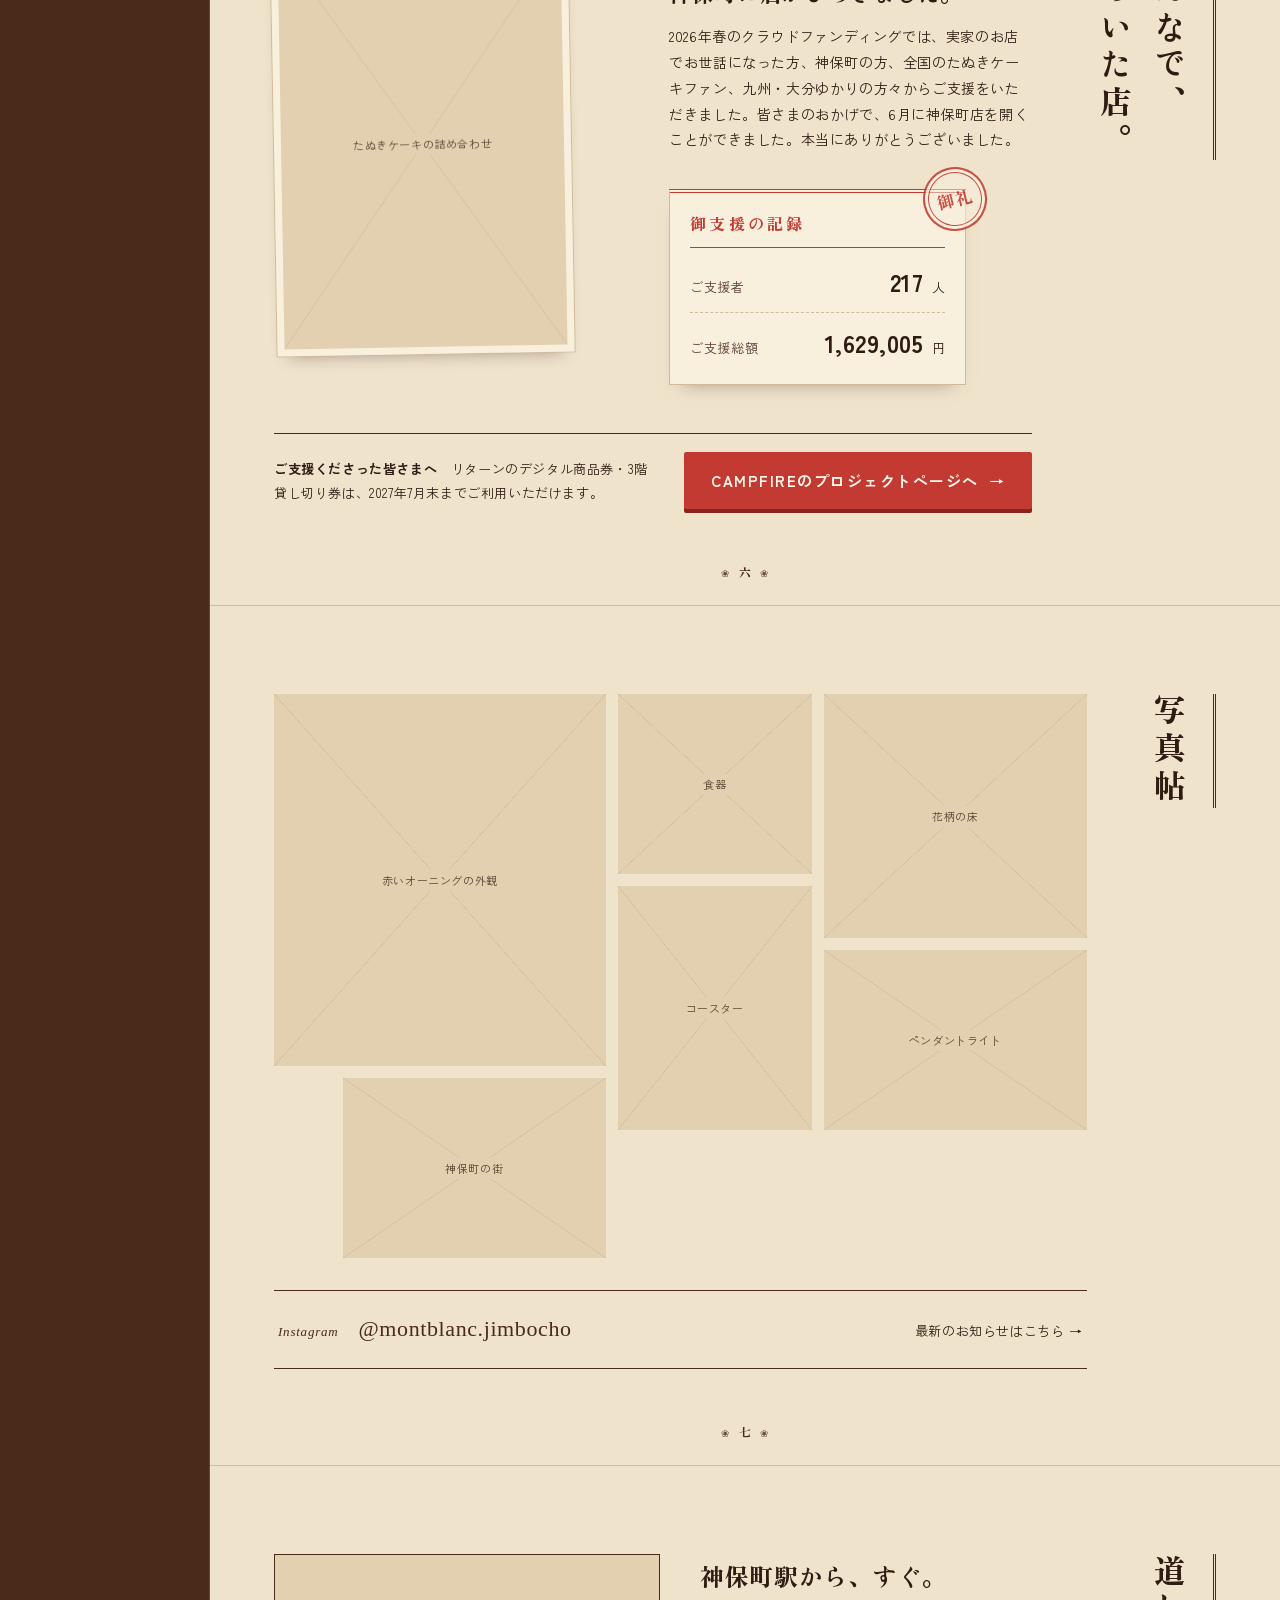
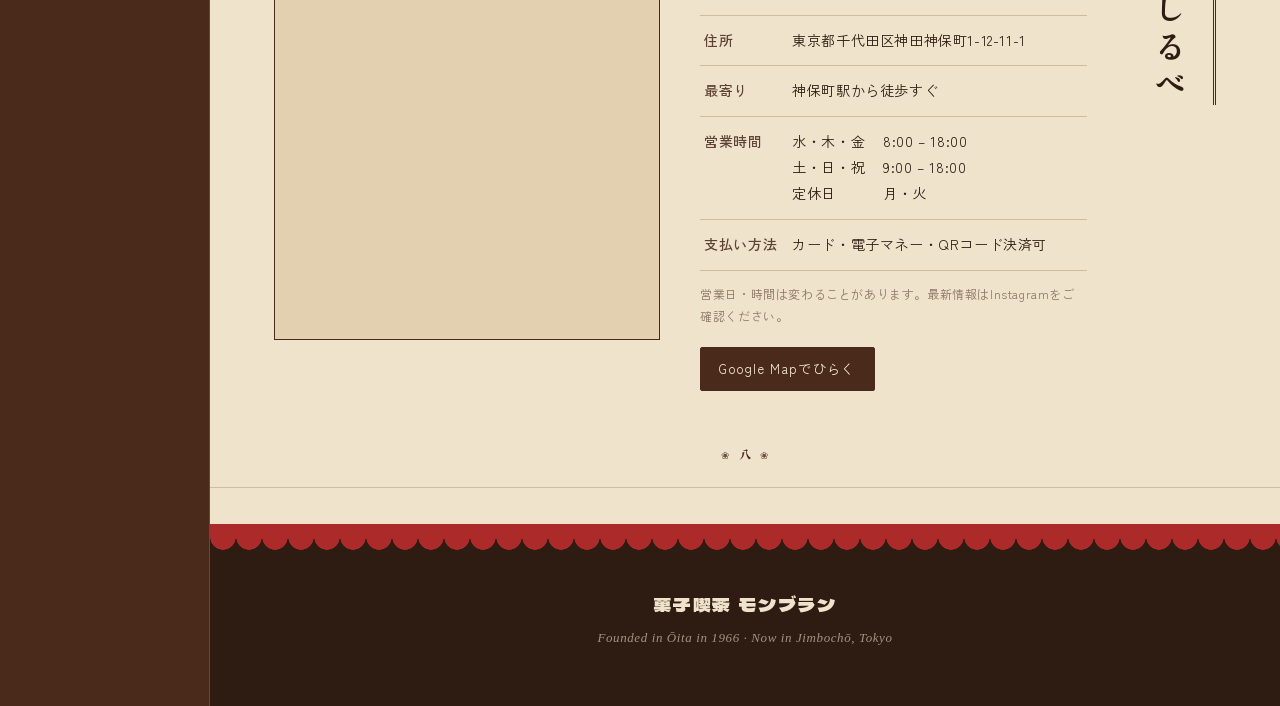
==== commit 60061bf0: "最終調整完了" ====
--- a/index.html
+++ b/index.html
@@ -116,8 +116,8 @@
         <dl class="qa">
           <div><dt>名前は？</dt><dd>「ぽんぽこ」。ラムシロップを打ったバター生地に、バタークリームで顔をかたどります。</dd></div>
           <div><dt>いつから？</dt><dd>昭和41年、大分の店の創業時から。</dd></div>
-          <div><dt>一度は販売を休止</dt><dd>祖父が亡くなったあと、製造を休止。コロナ禍に、祖母の「たぬきケーキを復活させたい」という思いから販売を再開しました。</dd></div>
-          <div><dt>そして、東京へ</dt><dd>全国から、遠くはニューヨークからも会いに来てくださり、神保町の店でも看板に。</dd></div>
+          <div><dt>一度は販売を休止</dt><dd>祖父の他界後、いったん製造を休止。イベントなどで販売することもありましたが、祖母の「復活させたい」という思いから、コロナ禍に継続販売を再開しました。</dd></div>
+          <div><dt>そして、東京へ</dt><dd>全国から、遠くはニューヨークからも「ぽんぽこ」を求めて来てくださり、神保町の店でも看板に。</dd></div>
         </dl>
       </div>
       <span class="page-no">三</span>
@@ -220,7 +220,7 @@
             <tr><th>住所</th><td class="js-address"></td></tr>
             <tr><th>最寄り</th><td class="js-station"></td></tr>
             <tr><th>営業時間</th><td class="js-hours"></td></tr>
-            <tr><th>フロア</th><td>1F 販売・お持ち帰り／2F・3F 喫茶</td></tr>
+            <tr><th>支払い方法</th><td>カード・電子マネー・QRコード決済可</td></tr>
           </table>
           <p class="note">営業日・時間は変わることがあります。最新情報はInstagramをご確認ください。</p>
           <a class="btn btn--fill js-maplink" href="#" target="_blank" rel="noopener">Google Mapでひらく</a>
@@ -231,7 +231,7 @@
 
     <footer class="footer">
       <p class="footer__name">菓子喫茶 モンブラン</p>
-      <p class="footer__small">Jimbochō, Tokyo — since Shōwa 41, Ōita</p>
+      <p class="footer__small">Founded in Ōita in 1966 · Now in Jimbochō, Tokyo</p>
     </footer>
   </main>
 </div>
